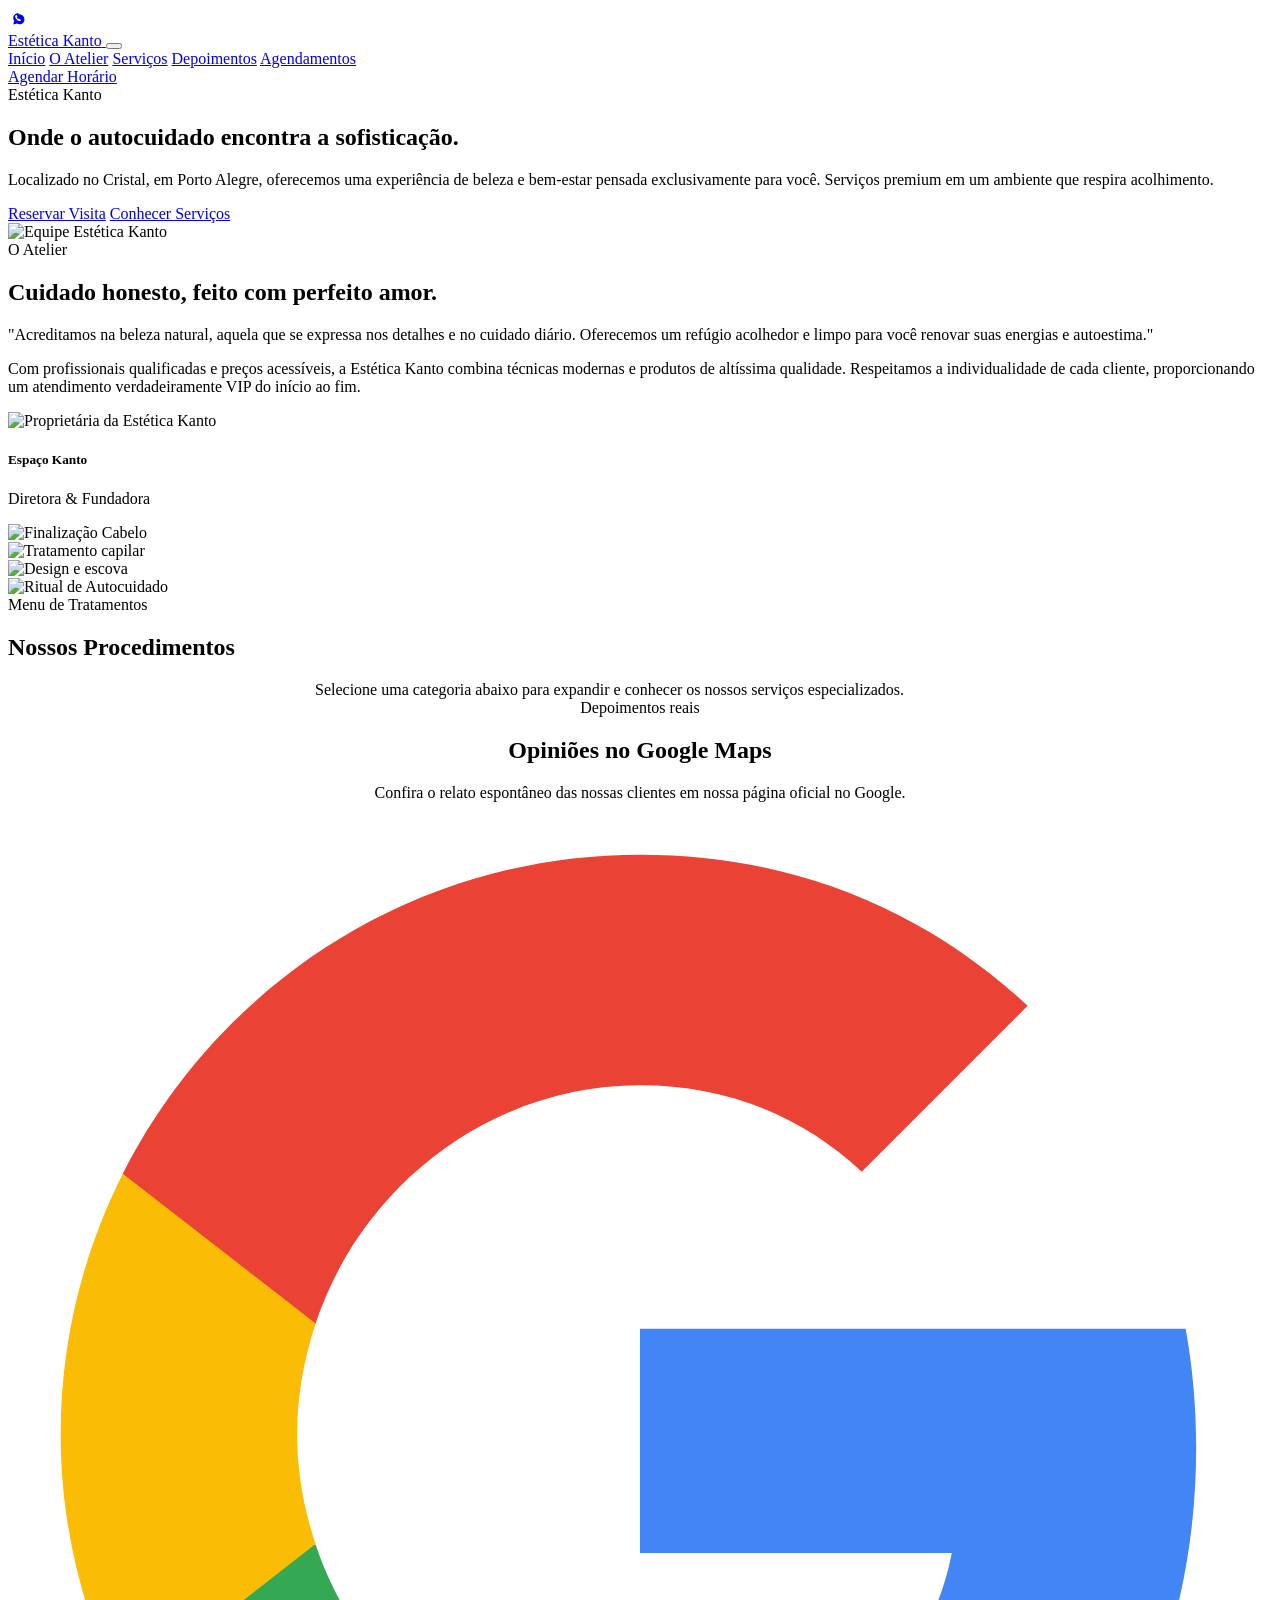
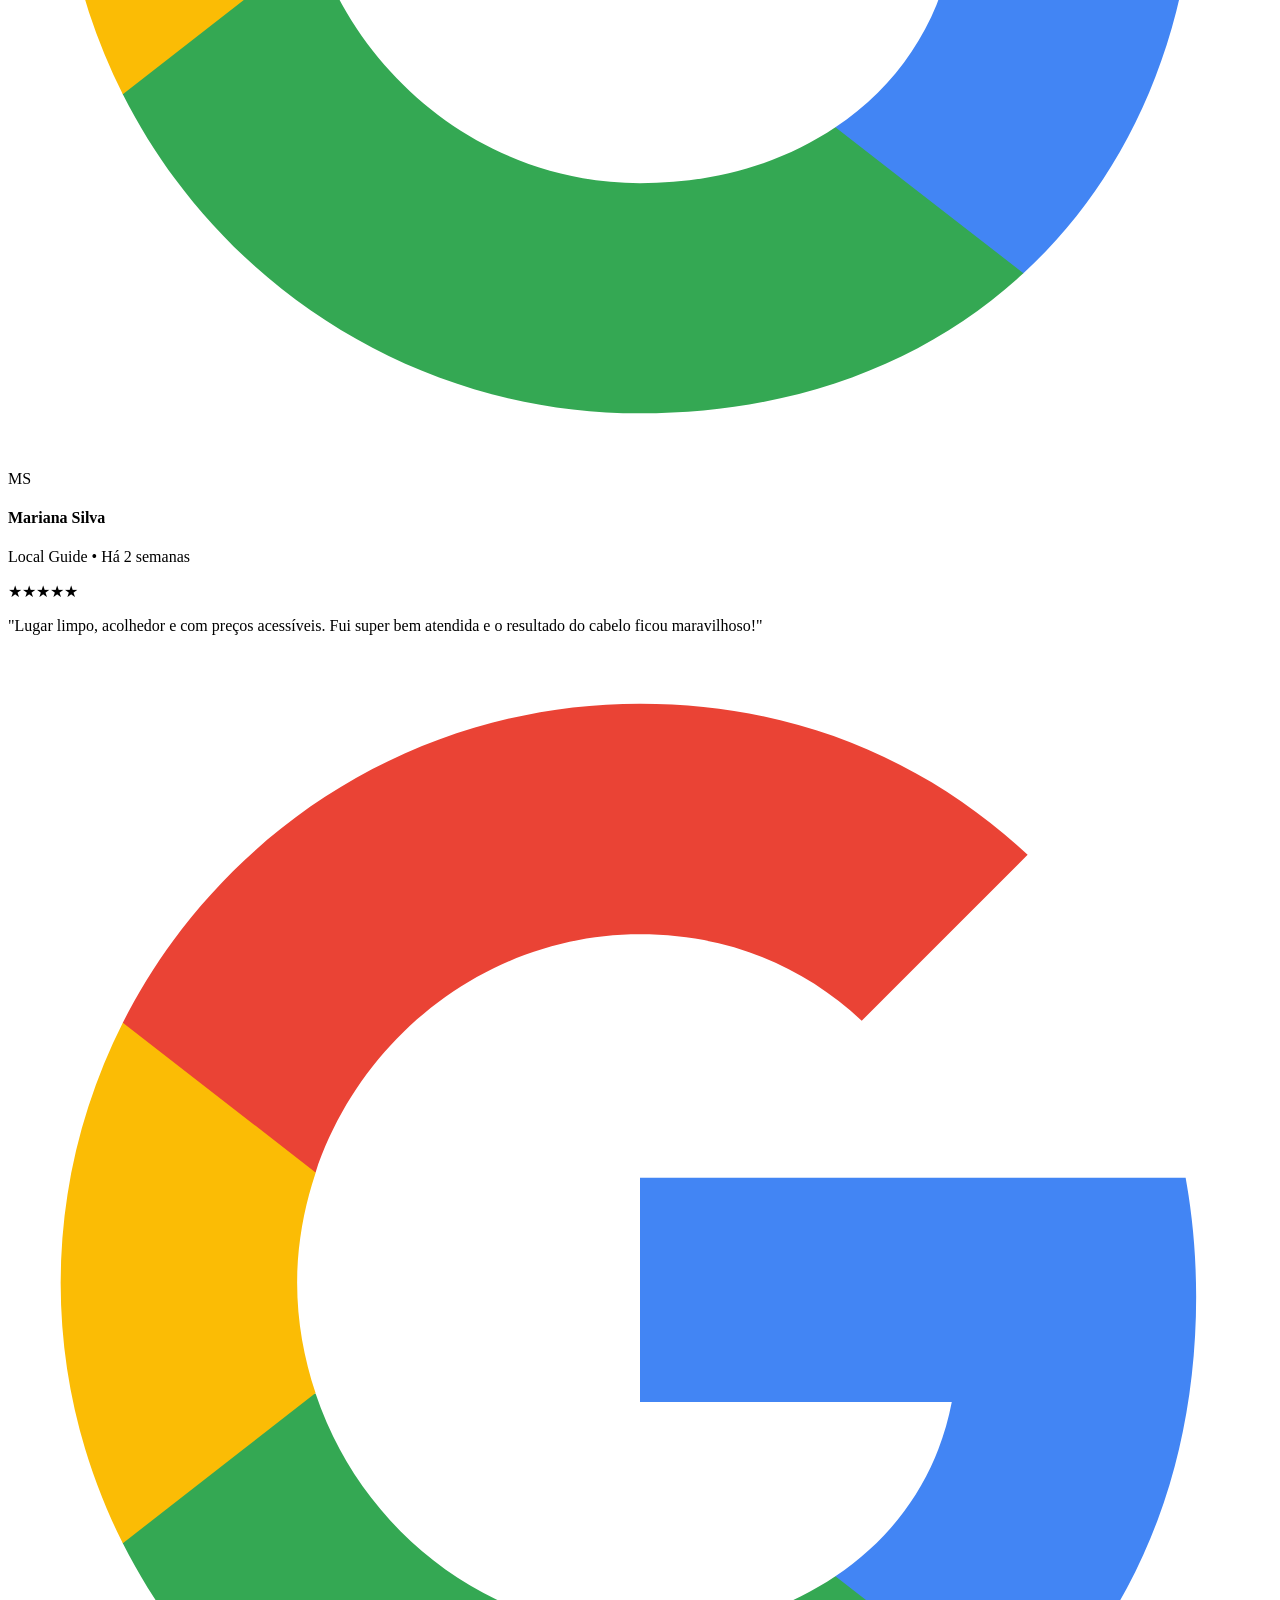
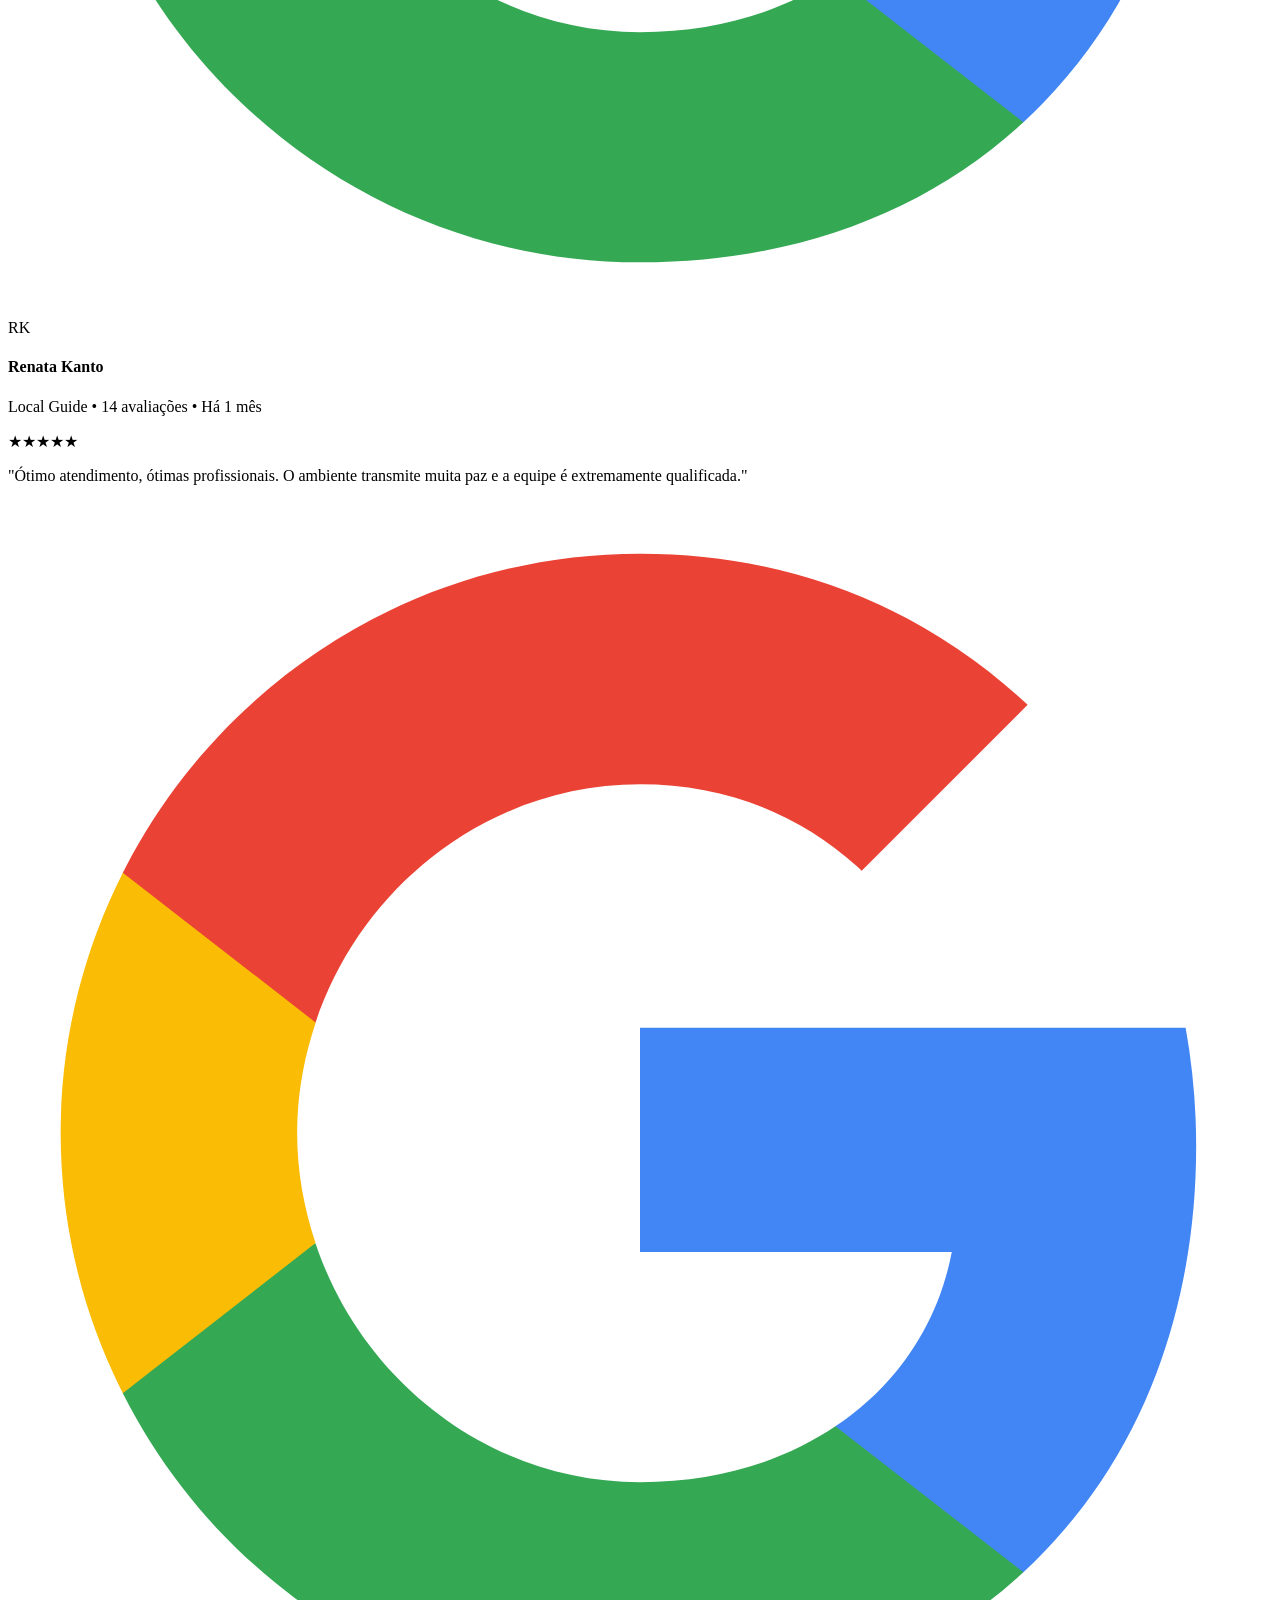
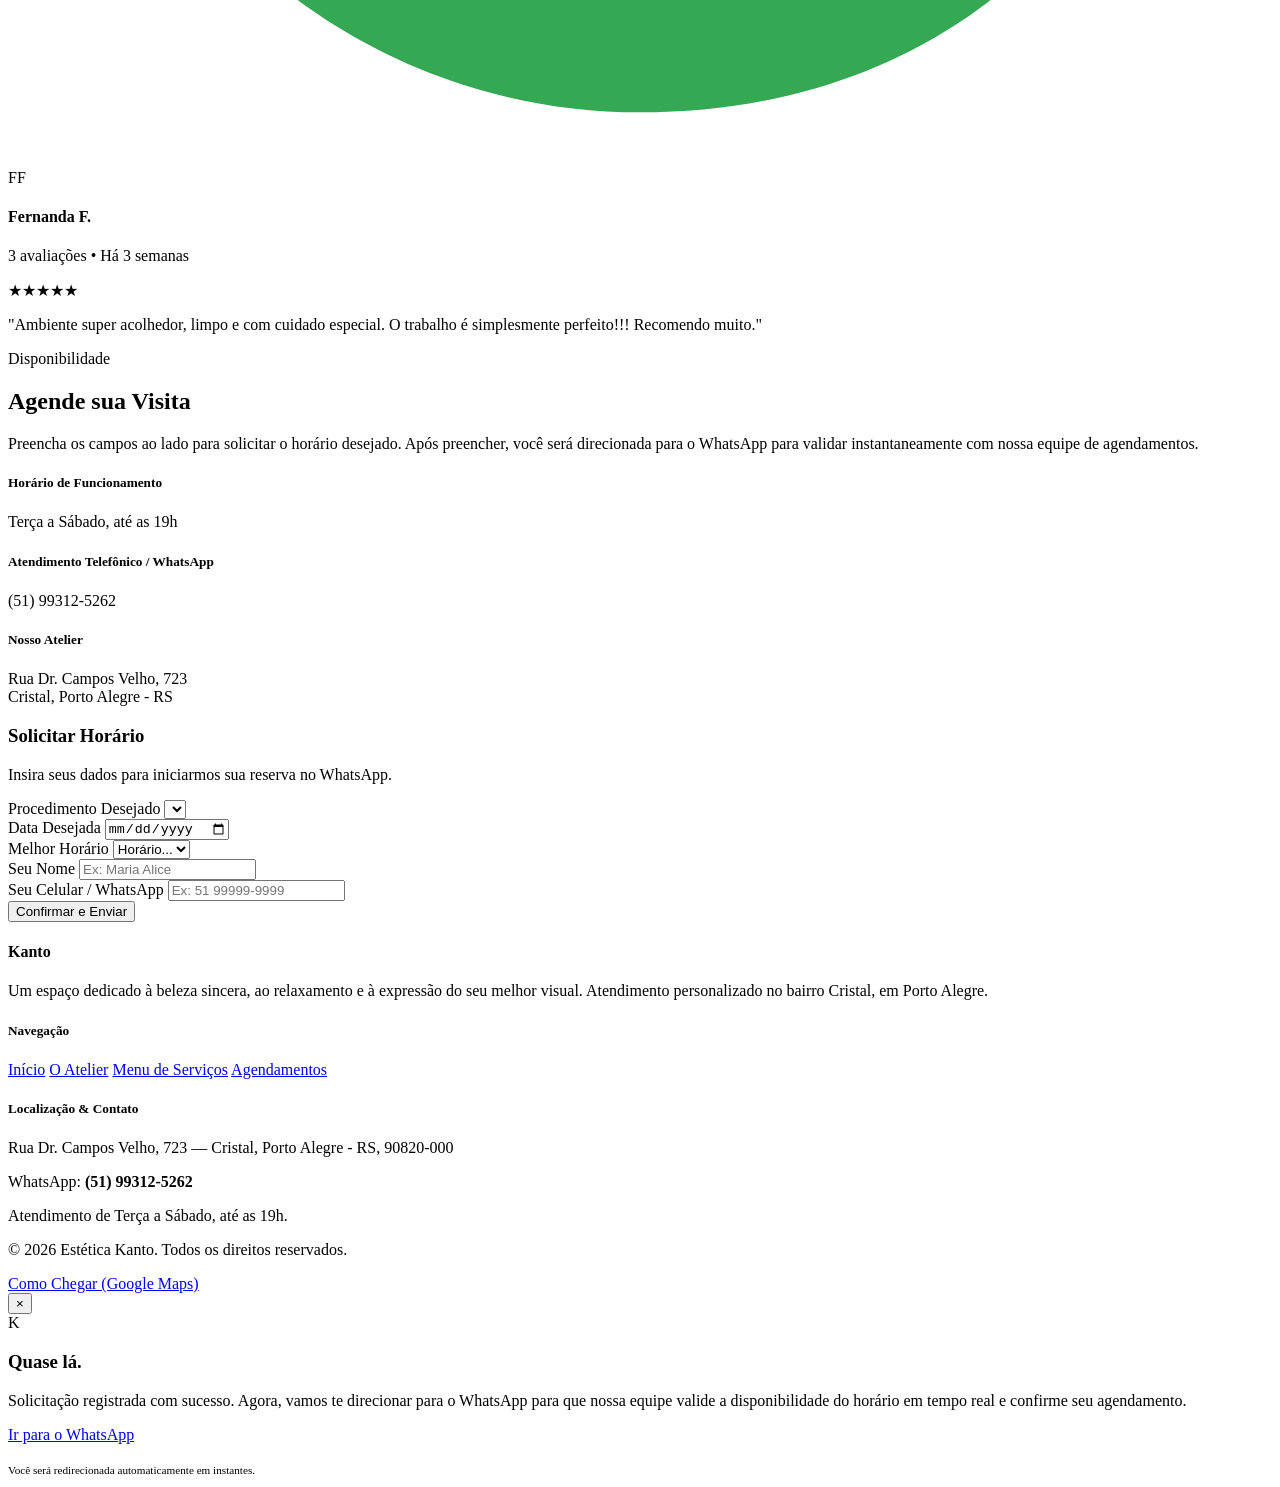
==== index.html @ c7796577 "Rename kanto.html to index.html" ====
<!DOCTYPE html>
<html lang="pt-BR">
<head>
    <meta charset="UTF-8">
    <meta name="viewport" content="width=device-width, initial-scale=1.0">
    <meta name="description" content="Estética Kanto em Porto Alegre. Salão de beleza premium com serviços de cabelo, pele, depilação, sobrancelhas, maquiagem e noivas. Reserve seu horário online.">
    <title>Estética Kanto — Atelier de Beleza & Bem-Estar</title>
    
    <!-- CSS Stylesheet -->
    <link rel="stylesheet" href="style.css">
</head>
<body>

    <!-- Floating WhatsApp Button -->
    <a href="https://wa.me/5551993125262?text=Olá! Gostaria de agendar um horário na Estética Kanto." class="whatsapp-float" target="_blank" aria-label="Fale conosco no WhatsApp" id="whatsapp-floating-btn">
        <svg width="20" height="20" viewBox="0 0 24 24" fill="currentColor"><path d="M12.031 6.172c-3.181 0-5.767 2.586-5.768 5.766-.001 1.298.424 2.5 1.134 3.473L6.3 19.782l4.492-1.18c.937.525 2.013.824 3.161.825 3.186 0 5.768-2.586 5.77-5.768.002-3.18-2.58-5.767-5.692-5.767zm3.87 8.35c-.218.614-1.077 1.127-1.488 1.187-.362.053-.836.082-1.346-.08-2.072-.663-3.486-2.868-3.59-3.003-.105-.136-.838-1.116-.838-2.128 0-1.012.522-1.512.71-1.71.186-.198.406-.247.54-.247.135 0 .27 0 .385.006.12.006.27-.044.424.327.157.38.54 1.317.587 1.41.048.094.077.202.014.32-.06.12-.095.19-.19.3-.095.11-.197.24-.282.33-.096.106-.197.22-.083.416.115.197.51.84.1.092.77 1.374.966 1.8 1.15.228.183.084.288.196.288.113 0 .428-.5.542-.743.113-.243.226-.2.38-.14.156.06.985.465 1.154.55.168.084.28.125.322.197.042.072.042.417-.176 1.03zM12 2C6.477 2 2 6.477 2 12c0 2.01.593 3.88 1.61 5.45L2 22l4.72-1.54C8.24 21.43 10.05 22 12 22c5.523 0 10-4.477 10-10S17.523 2 12 2zm0 18c-1.63 0-3.15-.47-4.44-1.28L4.6 19.7l.95-3.02C4.7 15.35 4 13.76 4 12c0-4.41 3.59-8 8-8s8 3.59 8 8-3.59 8-8 8z"/></svg>
    </a>

    <!-- Mobile Navigation Backdrop Overlay -->
    <div class="nav-overlay" id="nav-overlay"></div>

    <!-- Header Navigation -->
    <header id="site-header">
        <div class="container">
            <a href="#" class="logo">
                <span class="logo-text">Estética Kanto</span>
            </a>
            
            <button class="menu-toggle" id="menu-toggle" aria-label="Menu">
                <span></span>
                <span></span>
            </button>

            <nav id="nav-menu">
                <div class="nav-links">
                    <a href="#" class="nav-link">Início</a>
                    <a href="#sobre" class="nav-link">O Atelier</a>
                    <a href="#servicos" class="nav-link">Serviços</a>
                    <a href="#depoimentos" class="nav-link">Depoimentos</a>
                    <a href="#agendar" class="nav-link">Agendamentos</a>
                </div>
                <div class="nav-cta">
                    <a href="#agendar" class="btn-editorial btn-outline">Agendar Horário</a>
                </div>
            </nav>
        </div>
    </header>

    <!-- Full-bleed Split Screen Hero Section -->
    <section class="hero" id="home">
        <div class="hero-grid">
            <div class="hero-content">
                <span class="hero-tag">Estética Kanto</span>
                <h1 class="hero-title">Onde o autocuidado encontra a <span>sofisticação</span>.</h1>
                <div class="hero-divider"></div>
                <p class="hero-description">Localizado no Cristal, em Porto Alegre, oferecemos uma experiência de beleza e bem-estar pensada exclusivamente para você. Serviços premium em um ambiente que respira acolhimento.</p>
                <div class="hero-actions">
                    <a href="#agendar" class="btn-editorial btn-primary">Reservar Visita</a>
                    <a href="#servicos" class="btn-editorial btn-outline">Conhecer Serviços</a>
                </div>
            </div>
            <div class="hero-image-wrapper">
                <!-- essatodas.jpg is the team photo -->
                <img src="estética - Pesquisa Google/essatodas.jpg" alt="Equipe Estética Kanto" id="hero-img">
            </div>
        </div>
    </section>

    <!-- Atelier / Narrative / Gallery Section -->
    <section class="section" id="sobre">
        <div class="container">
            <div class="atelier-grid">
                <div class="atelier-content">
                    <span class="tagline">O Atelier</span>
                    <h2 class="title-medium">Cuidado honesto, feito com perfeito amor.</h2>
                    <p class="atelier-narrative">"Acreditamos na beleza natural, aquela que se expressa nos detalhes e no cuidado diário. Oferecemos um refúgio acolhedor e limpo para você renovar suas energias e autoestima."</p>
                    <p class="paragraph">Com profissionais qualificadas e preços acessíveis, a Estética Kanto combina técnicas modernas e produtos de altíssima qualidade. Respeitamos a individualidade de cada cliente, proporcionando um atendimento verdadeiramente VIP do início ao fim.</p>
                    
                    <div class="atelier-founder-card">
                        <div class="founder-img-wrapper">
                            <!-- dona.jpg is the founder photo -->
                            <img src="estética - Pesquisa Google/dona.jpg" alt="Proprietária da Estética Kanto">
                        </div>
                        <div class="founder-details">
                            <h5>Espaço Kanto</h5>
                            <p>Diretora & Fundadora</p>
                        </div>
                    </div>
                </div>
                
                <div class="editorial-gallery">
                    <div class="gallery-card size-tall">
                        <img src="estética - Pesquisa Google/cabelo1.jpg" alt="Finalização Cabelo">
                    </div>
                    <div class="gallery-card size-short">
                        <img src="estética - Pesquisa Google/cabelo2.jpg" alt="Tratamento capilar">
                    </div>
                    <div class="gallery-card size-short offset-down">
                        <img src="estética - Pesquisa Google/cabelo3.jpg" alt="Design e escova">
                    </div>
                    <div class="gallery-card size-tall offset-down">
                        <!-- autocuidade.jpg is the care photo -->
                        <img src="estética - Pesquisa Google/autocuidade.jpg" alt="Ritual de Autocuidado">
                    </div>
                </div>
            </div>
        </div>
    </section>

    <!-- Services Catalogue Section (Elegant Dark Accordion Layout) -->
    <section class="section section-services" id="servicos">
        <div class="container">
            <div class="section-header">
                <span class="tagline">Menu de Tratamentos</span>
                <h2 class="title-medium" style="margin-bottom: 20px;">Nossos Procedimentos</h2>
                <p class="paragraph" style="margin: 0 auto; max-width: 650px;">Selecione uma categoria abaixo para expandir e conhecer os nossos serviços especializados.</p>
            </div>
            
            <div class="editorial-menu" id="editorial-menu-catalogue">
                <!-- Grouped categories will be rendered here dynamically via JavaScript -->
            </div>
        </div>
    </section>

    <!-- Testimonials Section (Authentic Google Maps Reviews Grid) -->
    <section class="section section-testimonials" id="depoimentos">
        <div class="container">
            <div class="section-header" style="text-align: center;">
                <span class="tagline">Depoimentos reais</span>
                <h2 class="title-medium">Opiniões no Google Maps</h2>
                <p class="paragraph" style="margin: 0 auto;">Confira o relato espontâneo das nossas clientes em nossa página oficial no Google.</p>
            </div>
            
            <div class="testimonials-grid">
                <!-- Card 1 -->
                <div class="testimonial-card">
                    <!-- Google "G" Badge Vector -->
                    <svg class="google-icon-badge" viewBox="0 0 24 24">
                        <path d="M22.56 12.25c0-.78-.07-1.53-.2-2.25H12v4.26h5.92c-.26 1.37-1.04 2.53-2.21 3.31v2.77h3.57c2.08-1.92 3.28-4.74 3.28-8.09z" fill="#4285F4"/>
                        <path d="M12 23c2.97 0 5.46-.98 7.28-2.66l-3.57-2.77c-.98.66-2.23 1.06-3.71 1.06-2.86 0-5.29-1.93-6.16-4.53H2.18v2.84C3.99 20.53 7.7 23 12 23z" fill="#34A853"/>
                        <path d="M5.84 14.09c-.22-.66-.35-1.36-.35-2.09s.13-1.43.35-2.09V7.06H2.18C1.43 8.55 1 10.22 1 12s.43 3.45 1.18 4.94l2.85-2.22.81-.63z" fill="#FBBC05"/>
                        <path d="M12 5.38c1.62 0 3.06.56 4.21 1.64l3.15-3.15C17.45 2.09 14.97 1 12 1 7.7 1 3.99 3.47 2.18 7.06l3.66 2.84c.87-2.6 3.3-4.52 6.16-4.52z" fill="#EA4335"/>
                    </svg>
                    
                    <div class="testimonial-user-header">
                        <div class="user-avatar-initials">MS</div>
                        <div class="user-meta">
                            <h4>Mariana Silva</h4>
                            <p>Local Guide • Há 2 semanas</p>
                        </div>
                    </div>
                    <div class="google-stars-row">★★★★★</div>
                    <p class="testimonial-body-text">"Lugar limpo, acolhedor e com preços acessíveis. Fui super bem atendida e o resultado do cabelo ficou maravilhoso!"</p>
                </div>
                
                <!-- Card 2 -->
                <div class="testimonial-card">
                    <!-- Google "G" Badge Vector -->
                    <svg class="google-icon-badge" viewBox="0 0 24 24">
                        <path d="M22.56 12.25c0-.78-.07-1.53-.2-2.25H12v4.26h5.92c-.26 1.37-1.04 2.53-2.21 3.31v2.77h3.57c2.08-1.92 3.28-4.74 3.28-8.09z" fill="#4285F4"/>
                        <path d="M12 23c2.97 0 5.46-.98 7.28-2.66l-3.57-2.77c-.98.66-2.23 1.06-3.71 1.06-2.86 0-5.29-1.93-6.16-4.53H2.18v2.84C3.99 20.53 7.7 23 12 23z" fill="#34A853"/>
                        <path d="M5.84 14.09c-.22-.66-.35-1.36-.35-2.09s.13-1.43.35-2.09V7.06H2.18C1.43 8.55 1 10.22 1 12s.43 3.45 1.18 4.94l2.85-2.22.81-.63z" fill="#FBBC05"/>
                        <path d="M12 5.38c1.62 0 3.06.56 4.21 1.64l3.15-3.15C17.45 2.09 14.97 1 12 1 7.7 1 3.99 3.47 2.18 7.06l3.66 2.84c.87-2.6 3.3-4.52 6.16-4.52z" fill="#EA4335"/>
                    </svg>
                    
                    <div class="testimonial-user-header">
                        <div class="user-avatar-initials">RK</div>
                        <div class="user-meta">
                            <h4>Renata Kanto</h4>
                            <p>Local Guide • 14 avaliações • Há 1 mês</p>
                        </div>
                    </div>
                    <div class="google-stars-row">★★★★★</div>
                    <p class="testimonial-body-text">"Ótimo atendimento, ótimas profissionais. O ambiente transmite muita paz e a equipe é extremamente qualificada."</p>
                </div>
                
                <!-- Card 3 -->
                <div class="testimonial-card">
                    <!-- Google "G" Badge Vector -->
                    <svg class="google-icon-badge" viewBox="0 0 24 24">
                        <path d="M22.56 12.25c0-.78-.07-1.53-.2-2.25H12v4.26h5.92c-.26 1.37-1.04 2.53-2.21 3.31v2.77h3.57c2.08-1.92 3.28-4.74 3.28-8.09z" fill="#4285F4"/>
                        <path d="M12 23c2.97 0 5.46-.98 7.28-2.66l-3.57-2.77c-.98.66-2.23 1.06-3.71 1.06-2.86 0-5.29-1.93-6.16-4.53H2.18v2.84C3.99 20.53 7.7 23 12 23z" fill="#34A853"/>
                        <path d="M5.84 14.09c-.22-.66-.35-1.36-.35-2.09s.13-1.43.35-2.09V7.06H2.18C1.43 8.55 1 10.22 1 12s.43 3.45 1.18 4.94l2.85-2.22.81-.63z" fill="#FBBC05"/>
                        <path d="M12 5.38c1.62 0 3.06.56 4.21 1.64l3.15-3.15C17.45 2.09 14.97 1 12 1 7.7 1 3.99 3.47 2.18 7.06l3.66 2.84c.87-2.6 3.3-4.52 6.16-4.52z" fill="#EA4335"/>
                    </svg>
                    
                    <div class="testimonial-user-header">
                        <div class="user-avatar-initials">FF</div>
                        <div class="user-meta">
                            <h4>Fernanda F.</h4>
                            <p>3 avaliações • Há 3 semanas</p>
                        </div>
                    </div>
                    <div class="google-stars-row">★★★★★</div>
                    <p class="testimonial-body-text">"Ambiente super acolhedor, limpo e com cuidado especial. O trabalho é simplesmente perfeito!!! Recomendo muito."</p>
                </div>
            </div>
        </div>
    </section>

    <!-- Curated Booking Section -->
    <section class="section curated-booking" id="agendar">
        <div class="container">
            <div class="booking-layout">
                <div class="booking-details-pane">
                    <span class="tagline">Disponibilidade</span>
                    <h2>Agende sua Visita</h2>
                    <p>Preencha os campos ao lado para solicitar o horário desejado. Após preencher, você será direcionada para o WhatsApp para validar instantaneamente com nossa equipe de agendamentos.</p>
                    
                    <div class="booking-info-row">
                        <div class="info-block-item">
                            <h5>Horário de Funcionamento</h5>
                            <p>Terça a Sábado, até as 19h</p>
                        </div>
                        <div class="info-block-item">
                            <h5>Atendimento Telefônico / WhatsApp</h5>
                            <p>(51) 99312-5262</p>
                        </div>
                        <div class="info-block-item">
                            <h5>Nosso Atelier</h5>
                            <p>Rua Dr. Campos Velho, 723<br>Cristal, Porto Alegre - RS</p>
                        </div>
                    </div>
                </div>
                
                <div class="booking-form-pane">
                    <h3>Solicitar Horário</h3>
                    <p>Insira seus dados para iniciarmos sua reserva no WhatsApp.</p>
                    
                    <form id="editorial-booking-form">
                        <div class="input-field-group">
                            <label for="booking-service">Procedimento Desejado</label>
                            <select class="input-style" id="booking-service" required>
                                <!-- Loaded dynamically by JS -->
                            </select>
                        </div>
                        
                        <div class="date-time-row">
                            <div class="input-field-group">
                                <label for="booking-date">Data Desejada</label>
                                <input type="date" class="input-style" id="booking-date" required>
                            </div>
                            <div class="input-field-group">
                                <label for="booking-time">Melhor Horário</label>
                                <select class="input-style" id="booking-time" required>
                                    <option value="" disabled selected>Horário...</option>
                                    <option value="09:00">09:00</option>
                                    <option value="10:00">10:00</option>
                                    <option value="11:00">11:00</option>
                                    <option value="13:30">13:30</option>
                                    <option value="14:30">14:30</option>
                                    <option value="15:30">15:30</option>
                                    <option value="16:30">16:30</option>
                                    <option value="17:30">17:30</option>
                                    <option value="18:00">18:00</option>
                                </select>
                            </div>
                        </div>
                        
                        <div class="input-field-group">
                            <label for="client-name">Seu Nome</label>
                            <input type="text" class="input-style" id="client-name" placeholder="Ex: Maria Alice" required minlength="3">
                        </div>
                        
                        <div class="input-field-group">
                            <label for="client-phone">Seu Celular / WhatsApp</label>
                            <input type="tel" class="input-style" id="client-phone" placeholder="Ex: 51 99999-9999" required minlength="10">
                        </div>
                        
                        <button type="submit" class="btn-editorial btn-primary btn-block">Confirmar e Enviar</button>
                    </form>
                </div>
            </div>
        </div>
    </section>

    <!-- Minimal Editorial Footer -->
    <footer class="footer-editorial">
        <div class="container">
            <div class="footer-top-row">
                <div class="footer-brand">
                    <h4>Kanto</h4>
                    <p>Um espaço dedicado à beleza sincera, ao relaxamento e à expressão do seu melhor visual. Atendimento personalizado no bairro Cristal, em Porto Alegre.</p>
                </div>
                
                <div>
                    <h5 class="footer-column-title">Navegação</h5>
                    <div class="footer-links-list">
                        <a href="#home">Início</a>
                        <a href="#sobre">O Atelier</a>
                        <a href="#servicos">Menu de Serviços</a>
                        <a href="#agendar">Agendamentos</a>
                    </div>
                </div>
                
                <div>
                    <h5 class="footer-column-title">Localização & Contato</h5>
                    <div class="footer-info-details">
                        <p>Rua Dr. Campos Velho, 723 — Cristal, Porto Alegre - RS, 90820-000</p>
                        <p>WhatsApp: <strong>(51) 99312-5262</strong></p>
                        <p>Atendimento de Terça a Sábado, até as 19h.</p>
                    </div>
                </div>
            </div>
            
            <div class="footer-bottom-row">
                <p>&copy; 2026 Estética Kanto. Todos os direitos reservados.</p>
                <div class="footer-bottom-links">
                    <a href="https://www.google.com/maps/dir//Est%C3%A9tica+Kanto,+R.+Dr.+Campos+Velho,+723+-+Cristal,+Porto+Alegre+-+RS,+90820-000" target="_blank">Como Chegar (Google Maps)</a>
                </div>
            </div>
        </div>
    </footer>

    <!-- Custom Success Modal (WhatsApp Redirect Editorial Style) -->
    <div class="success-modal-overlay" id="success-modal">
        <div class="success-modal-content">
            <button class="modal-close" id="modal-close" aria-label="Fechar">&times;</button>
            <div class="success-modal-icon">K</div>
            <h3 class="success-modal-title">Quase lá.</h3>
            <p class="success-modal-text">Solicitação registrada com sucesso. Agora, vamos te direcionar para o WhatsApp para que nossa equipe valide a disponibilidade do horário em tempo real e confirme seu agendamento.</p>
            
            <a href="#" class="btn-editorial btn-primary btn-block" id="modal-cta" target="_blank">
                Ir para o WhatsApp
            </a>
            <p style="font-size: 0.7rem; color: var(--text-muted); margin-top: 20px;">Você será redirecionada automaticamente em instantes.</p>
        </div>
    </div>

    <!-- Script File Linking -->
    <script src="script.js"></script>
</body>
</html>
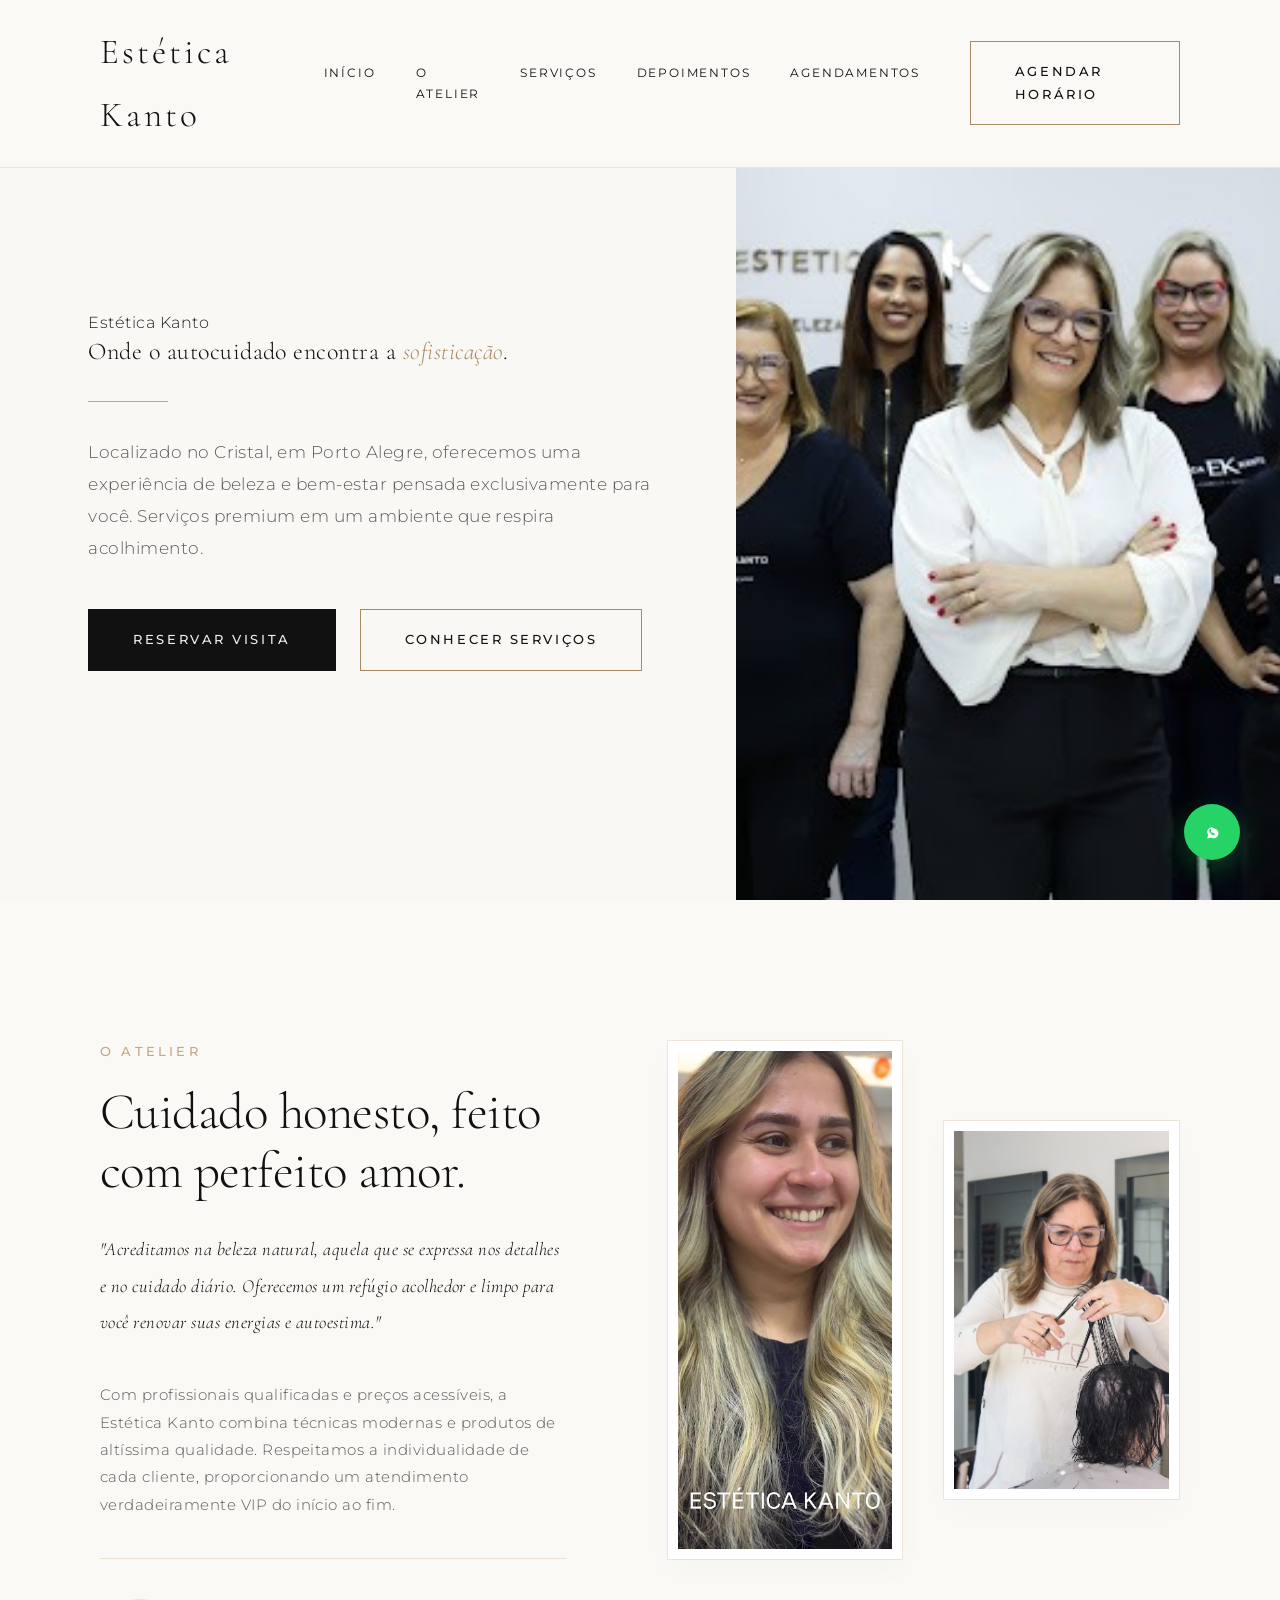
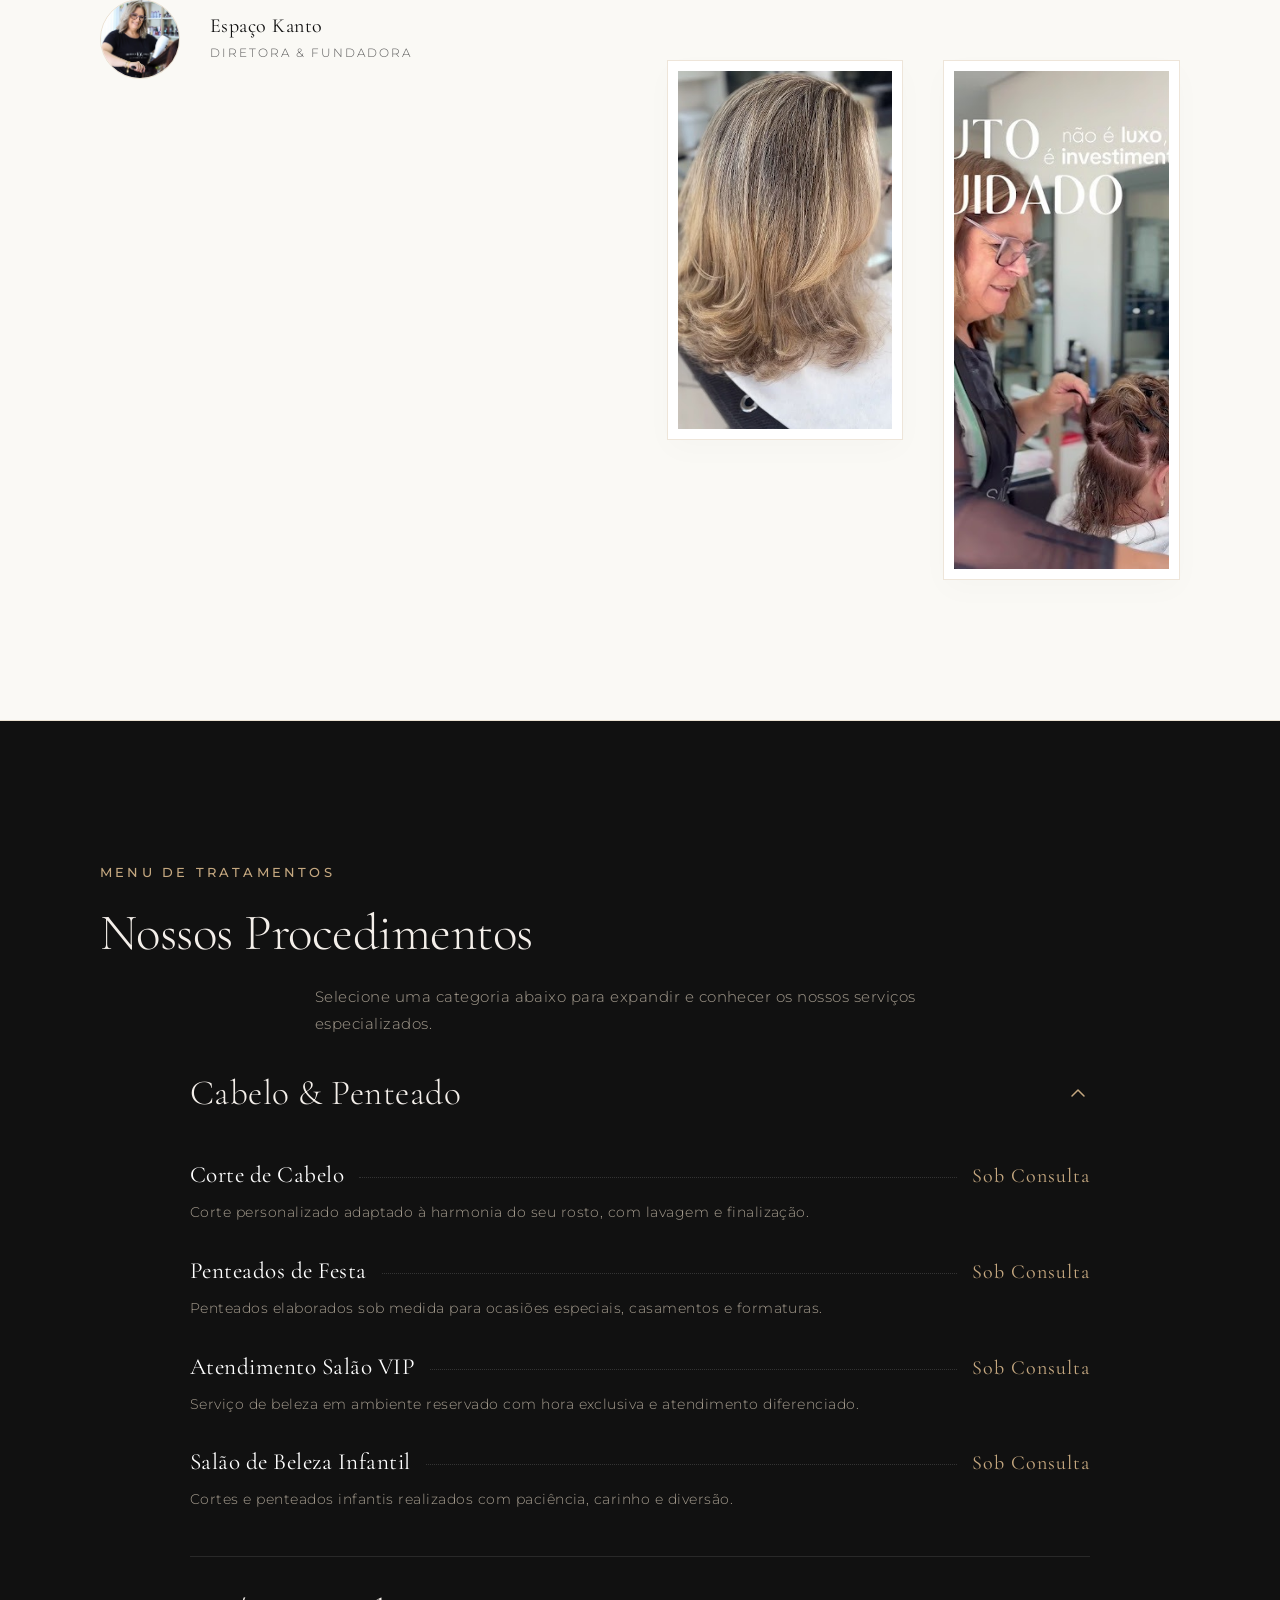
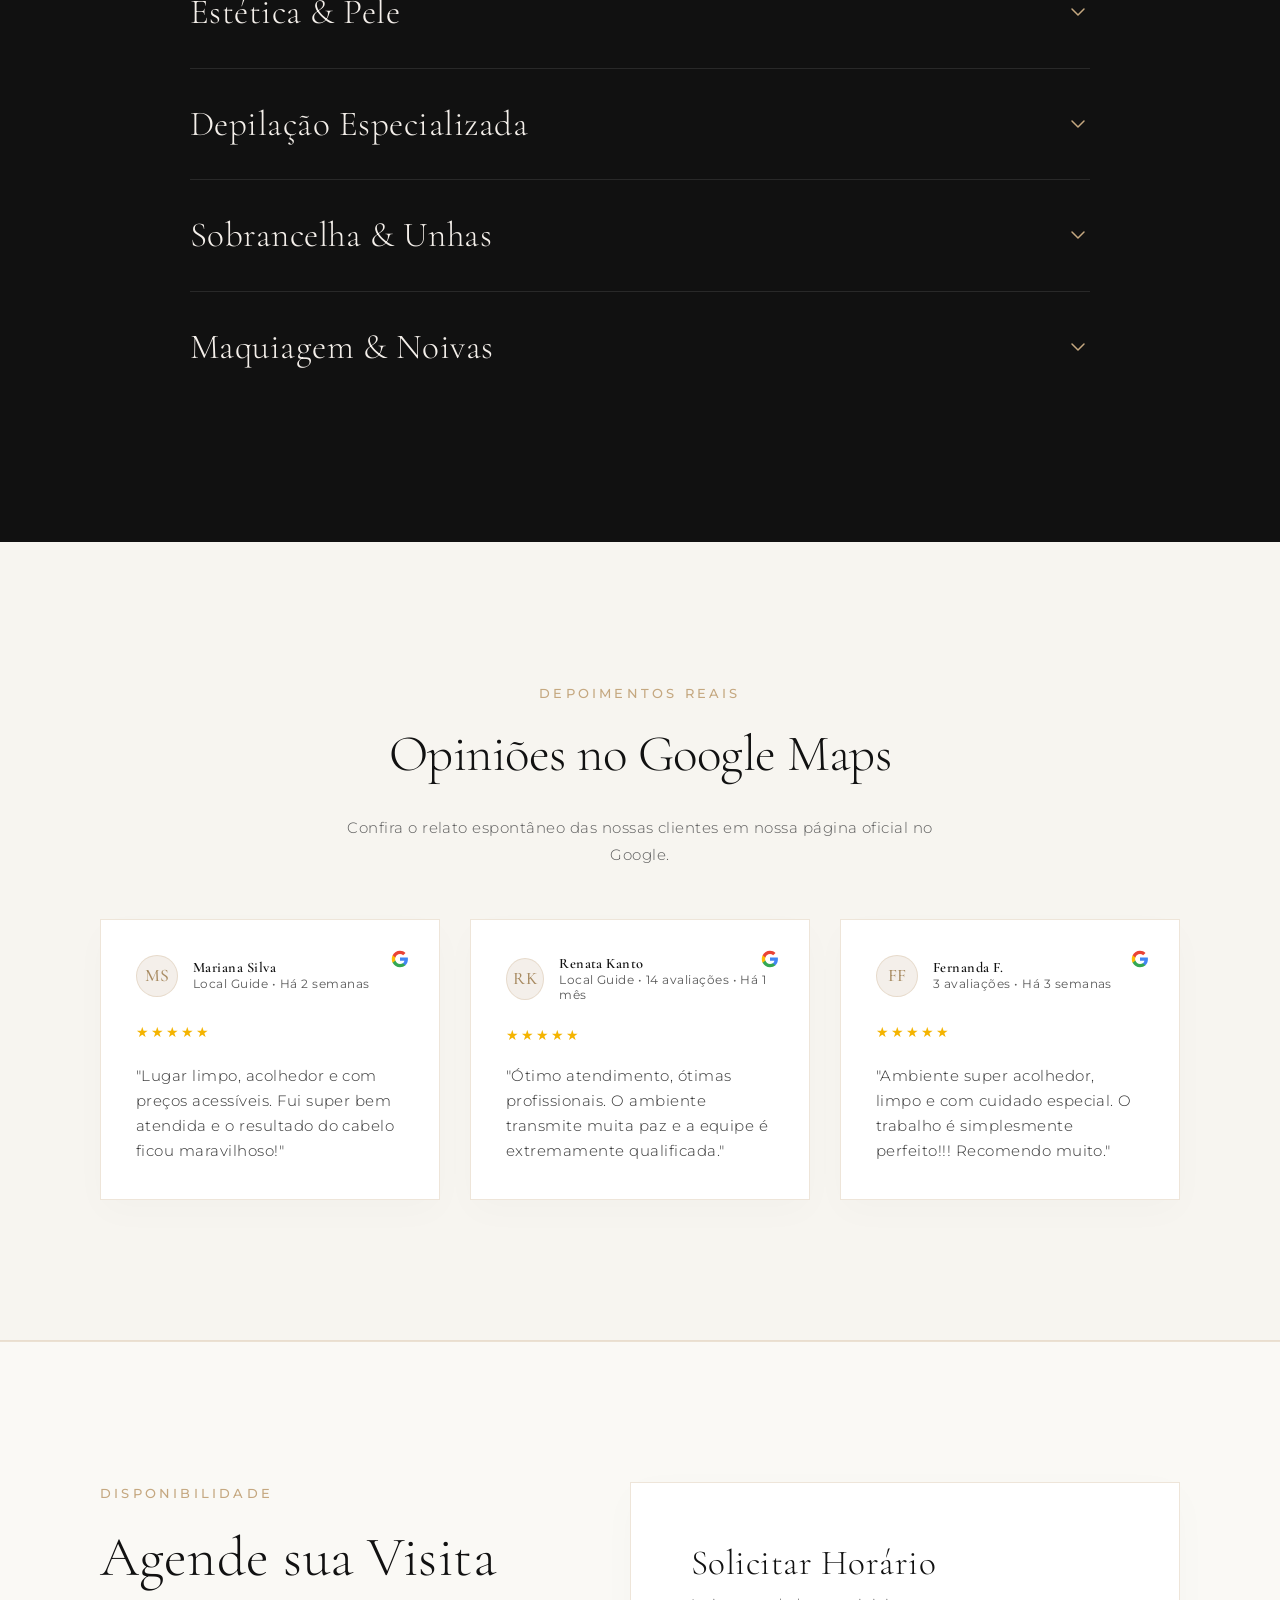
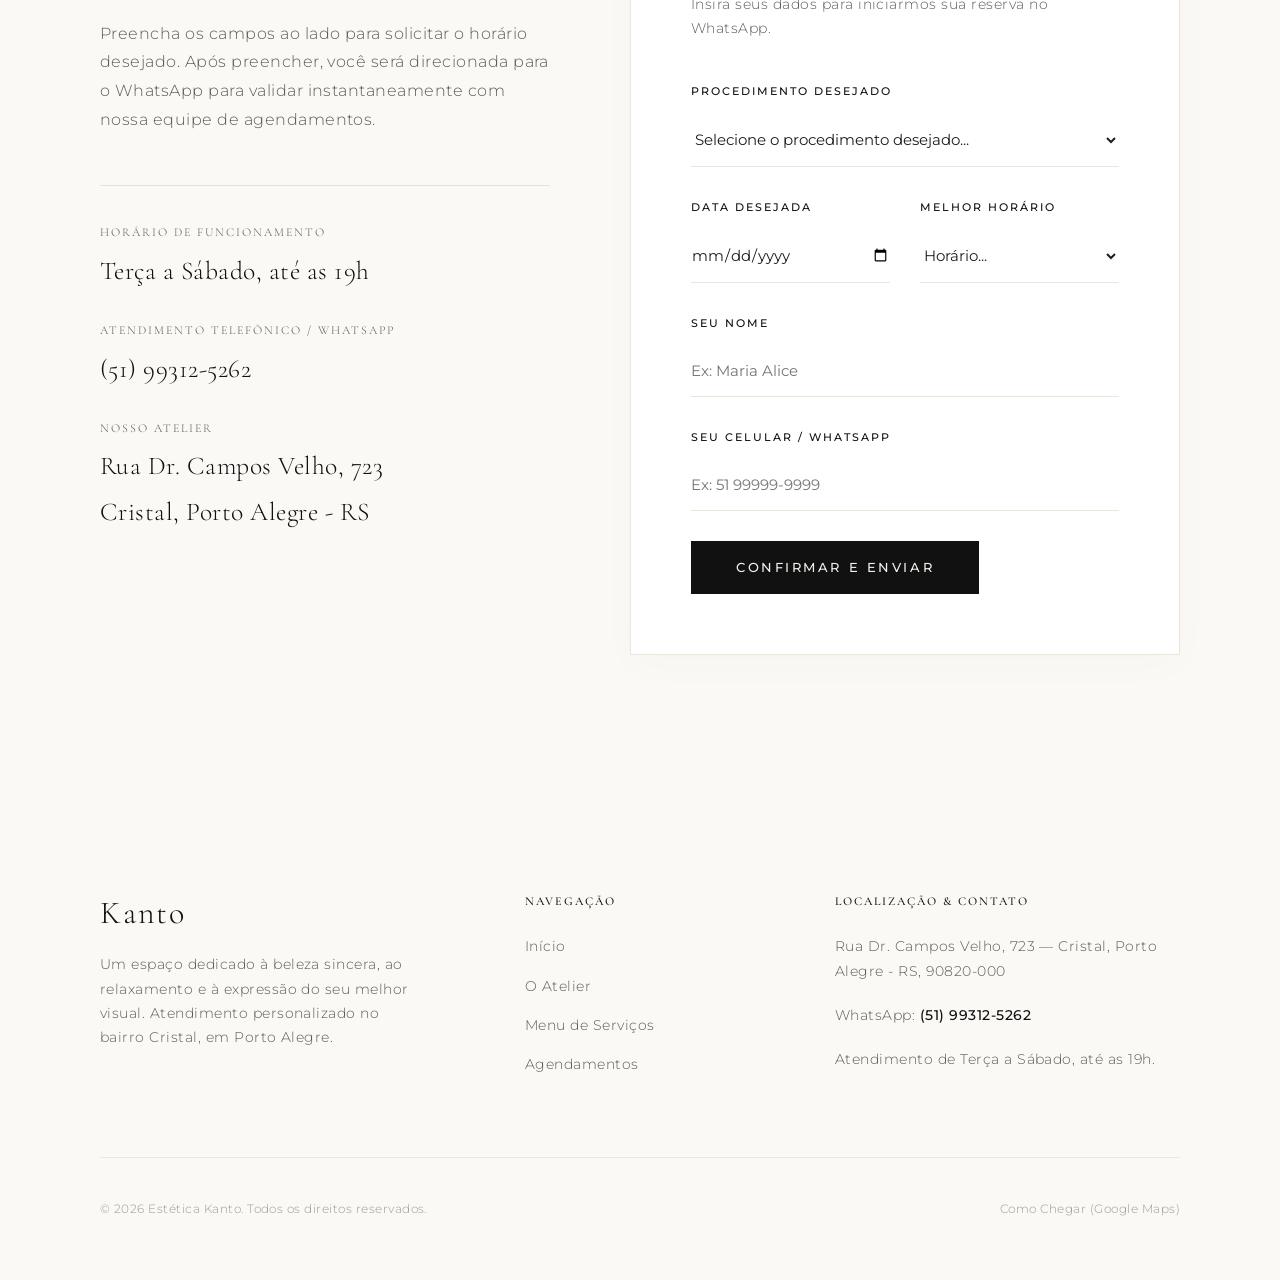
==== commit ee82a3a3: "Update index.html" ====
--- a/index.html
+++ b/index.html
@@ -61,7 +61,7 @@
             </div>
             <div class="hero-image-wrapper">
                 <!-- essatodas.jpg is the team photo -->
-                <img src="estética - Pesquisa Google/essatodas.jpg" alt="Equipe Estética Kanto" id="hero-img">
+                <img src="essatodas.jpg" alt="Equipe Estética Kanto" id="hero-img">
             </div>
         </div>
     </section>
@@ -79,7 +79,7 @@
                     <div class="atelier-founder-card">
                         <div class="founder-img-wrapper">
                             <!-- dona.jpg is the founder photo -->
-                            <img src="estética - Pesquisa Google/dona.jpg" alt="Proprietária da Estética Kanto">
+                            <img src="dona.jpg" alt="Proprietária da Estética Kanto">
                         </div>
                         <div class="founder-details">
                             <h5>Espaço Kanto</h5>
@@ -90,17 +90,17 @@
                 
                 <div class="editorial-gallery">
                     <div class="gallery-card size-tall">
-                        <img src="estética - Pesquisa Google/cabelo1.jpg" alt="Finalização Cabelo">
+                        <img src="cabelo1.jpg" alt="Finalização Cabelo">
                     </div>
                     <div class="gallery-card size-short">
-                        <img src="estética - Pesquisa Google/cabelo2.jpg" alt="Tratamento capilar">
+                        <img src="cabelo2.jpg" alt="Tratamento capilar">
                     </div>
                     <div class="gallery-card size-short offset-down">
-                        <img src="estética - Pesquisa Google/cabelo3.jpg" alt="Design e escova">
+                        <img src="cabelo3.jpg" alt="Design e escova">
                     </div>
                     <div class="gallery-card size-tall offset-down">
                         <!-- autocuidade.jpg is the care photo -->
-                        <img src="estética - Pesquisa Google/autocuidade.jpg" alt="Ritual de Autocuidado">
+                        <img src="autocuidade.jpg" alt="Ritual de Autocuidado">
                     </div>
                 </div>
             </div>
--- a/style.css
+++ b/style.css
@@ -0,0 +1,999 @@
+/* Estética Kanto — Editorial Luxury & Premium Design System */
+
+@import url('https://fonts.googleapis.com/css2?family=Cormorant+Garamond:ital,wght@0,300;0,400;0,500;0,600;1,300;1,400&family=Montserrat:wght@200;300;400;500;600&display=swap');
+
+:root {
+    /* Luxury Color Palette */
+    --bronze: #C5A880;           /* Pure Champagne Gold */
+    --bronze-light: #F4EFEA;     /* Soft Ivory / Cream */
+    --bronze-dark: #A88B62;
+    --black: #111111;            /* Rich Obsidian Matte Black */
+    --black-accent: #1A1A1A;     /* Soft black for elements */
+    --gray-light: #FAF9F5;       /* Luminous Warm Linen White */
+    --text-dark: #1F1F1F;
+    --text-muted: #5A5A5A;       /* High-contrast muted text */
+    --text-light: #F4EFEA;
+    --text-light-muted: #A89F91; /* Warm grey/sand text for dark backgrounds */
+    --border-color: rgba(197, 168, 128, 0.3);
+    --border-light: rgba(0, 0, 0, 0.08);
+    
+    /* Typography */
+    --font-heading: 'Cormorant Garamond', serif;
+    --font-body: 'Montserrat', sans-serif;
+    
+    /* Transitions */
+    --transition: all 0.6s cubic-bezier(0.16, 1, 0.3, 1);
+}
+
+/* Base Styles */
+* {
+    box-sizing: border-box;
+    margin: 0;
+    padding: 0;
+    scroll-behavior: smooth;
+}
+
+body {
+    font-family: var(--font-body);
+    background-color: var(--gray-light);
+    color: var(--text-dark);
+    line-height: 1.8;
+    overflow-x: hidden;
+    letter-spacing: 0.03em;
+    font-weight: 300;
+}
+
+h1, h2, h3, h4, h5, h6 {
+    font-family: var(--font-heading);
+    font-weight: 300;
+    color: var(--black);
+    line-height: 1.15;
+}
+
+a {
+    text-decoration: none;
+    color: inherit;
+    transition: var(--transition);
+}
+
+li {
+    list-style: none;
+}
+
+img {
+    max-width: 100%;
+    height: auto;
+    display: block;
+}
+
+button, input, select, textarea {
+    font-family: inherit;
+    outline: none;
+    background: none;
+    border: none;
+}
+
+/* Scrollbar Customization */
+::-webkit-scrollbar {
+    width: 6px;
+}
+::-webkit-scrollbar-track {
+    background: var(--gray-light);
+}
+::-webkit-scrollbar-thumb {
+    background: var(--bronze);
+}
+
+/* Layout Utilities */
+.container {
+    max-width: 1140px;
+    margin: 0 auto;
+    padding: 0 30px;
+}
+
+.section {
+    padding: 140px 0;
+    position: relative;
+    border-bottom: 1px solid var(--border-color);
+}
+
+.section:last-of-type {
+    border-bottom: none;
+}
+
+/* Dark Services Section */
+.section-services {
+    background-color: var(--black);
+    color: var(--text-light);
+    border-bottom: none;
+}
+.section-services h2, .section-services h3 {
+    color: var(--text-light);
+}
+
+/* Typography elements */
+.tagline {
+    font-size: 0.8rem;
+    text-transform: uppercase;
+    letter-spacing: 0.25em;
+    color: var(--bronze);
+    display: block;
+    margin-bottom: 20px;
+    font-weight: 500;
+}
+
+.title-large {
+    font-size: 4.8rem;
+    font-weight: 300;
+    letter-spacing: -0.03em;
+    line-height: 1.1;
+}
+
+.title-medium {
+    font-size: 3.2rem;
+    font-weight: 300;
+    margin-bottom: 30px;
+    letter-spacing: -0.01em;
+}
+
+.paragraph {
+    font-size: 0.95rem;
+    color: var(--text-muted);
+    font-weight: 300;
+    max-width: 600px;
+}
+.section-services .paragraph {
+    color: var(--text-light-muted);
+}
+
+/* Elegant Buttons with High Contrast */
+.btn-editorial {
+    display: inline-flex;
+    align-items: center;
+    padding: 18px 44px;
+    font-size: 0.8rem;
+    text-transform: uppercase;
+    letter-spacing: 0.2em;
+    font-weight: 500;
+    border: 1px solid var(--black);
+    cursor: pointer;
+    transition: var(--transition);
+    position: relative;
+}
+
+.btn-editorial.btn-primary {
+    background-color: var(--black);
+    color: var(--text-light);
+}
+.btn-editorial.btn-primary:hover {
+    background-color: transparent;
+    color: var(--black);
+    border-color: var(--black);
+    transform: translateY(-2px);
+}
+
+.btn-editorial.btn-outline {
+    background-color: transparent;
+    color: var(--black);
+    border-color: var(--bronze-dark);
+}
+.btn-editorial.btn-outline:hover {
+    border-color: var(--black);
+    background-color: var(--black);
+    color: var(--text-light);
+    transform: translateY(-2px);
+}
+
+/* Floating Elements */
+.whatsapp-float {
+    position: fixed;
+    bottom: 40px;
+    right: 40px;
+    background-color: #25D366;
+    color: #FFFFFF;
+    width: 56px;
+    height: 56px;
+    border-radius: 50%;
+    display: flex;
+    align-items: center;
+    justify-content: center;
+    box-shadow: 0 10px 30px rgba(37, 211, 102, 0.3);
+    z-index: 100;
+    transition: var(--transition);
+}
+.whatsapp-float:hover {
+    transform: translateY(-5px) scale(1.05);
+}
+
+/* Header Navigation - Fixed solid background from start to prevent image overlap issues */
+header {
+    position: fixed;
+    top: 0;
+    left: 0;
+    width: 100%;
+    z-index: 99;
+    padding: 20px 0;
+    background-color: var(--gray-light);
+    border-bottom: 1px solid var(--border-light);
+    transition: var(--transition);
+}
+
+header.scrolled {
+    padding: 15px 0;
+    box-shadow: 0 4px 20px rgba(0,0,0,0.02);
+}
+
+header .container {
+    display: flex;
+    align-items: center;
+    justify-content: space-between;
+}
+
+.logo-text {
+    font-family: var(--font-heading);
+    font-size: 2.2rem;
+    font-weight: 300;
+    letter-spacing: 3px;
+    color: var(--black);
+}
+
+nav {
+    display: flex;
+    align-items: center;
+    gap: 50px;
+}
+
+.nav-links {
+    display: flex;
+    gap: 40px;
+}
+
+.nav-link {
+    font-size: 0.75rem;
+    font-weight: 400;
+    color: var(--black);
+    text-transform: uppercase;
+    letter-spacing: 0.15em;
+    padding: 5px 0;
+}
+.nav-link:hover {
+    color: var(--bronze-dark);
+}
+
+/* Mobile Toggle & Backdrop Overlay */
+.menu-toggle {
+    display: none;
+    flex-direction: column;
+    gap: 8px;
+    cursor: pointer;
+    z-index: 101;
+}
+.menu-toggle span {
+    display: block;
+    width: 24px;
+    height: 1px;
+    background-color: var(--black);
+    transition: var(--transition);
+}
+
+.nav-overlay {
+    position: fixed;
+    top: 0;
+    left: 0;
+    width: 100%;
+    height: 100vh;
+    background-color: rgba(0, 0, 0, 0.4);
+    backdrop-filter: blur(5px);
+    z-index: 99;
+    opacity: 0;
+    pointer-events: none;
+    transition: var(--transition);
+}
+.nav-overlay.open {
+    opacity: 1;
+    pointer-events: auto;
+}
+
+/* Full-bleed Split Screen Hero Section - Starts below header */
+.hero {
+    min-height: calc(100vh - 80px); /* Account for fixed header height */
+    margin-top: 80px;
+    padding: 0;
+    display: flex;
+    align-items: stretch;
+    background-color: #FAF8F5;
+    overflow: hidden;
+}
+
+.hero-grid {
+    display: grid;
+    grid-template-columns: 1.15fr 0.85fr;
+    width: 100%;
+    align-items: stretch;
+}
+
+.hero-content {
+    padding: 100px 10% 100px 12%; /* Reduced top padding to center nicely */
+    display: flex;
+    flex-direction: column;
+    justify-content: center;
+    max-width: 750px;
+}
+
+.hero-title span {
+    font-style: italic;
+    font-family: var(--font-heading);
+    color: var(--bronze-dark);
+}
+
+.hero-divider {
+    width: 80px;
+    height: 1px;
+    background-color: var(--bronze);
+    margin: 35px 0;
+}
+
+.hero-description {
+    font-size: 1.05rem;
+    color: var(--text-muted);
+    margin-bottom: 45px;
+    font-weight: 300;
+    line-height: 1.9;
+}
+
+.hero-actions {
+    display: flex;
+    gap: 24px;
+    align-items: center;
+}
+
+.hero-image-wrapper {
+    position: relative;
+    width: 100%;
+    height: 100%;
+}
+
+.hero-image-wrapper img {
+    position: absolute;
+    top: 0;
+    left: 0;
+    width: 100%;
+    height: 100%;
+    object-fit: cover;
+    filter: contrast(101%);
+    transition: transform 8s cubic-bezier(0.16, 1, 0.3, 1);
+}
+.hero-image-wrapper:hover img {
+    transform: scale(1.05);
+}
+
+/* Dark Services Section & Accordion Styles */
+.editorial-menu {
+    max-width: 900px;
+    margin: 0 auto;
+}
+
+.accordion-item {
+    border-bottom: 1px solid rgba(255, 255, 255, 0.1);
+}
+.accordion-item:last-child {
+    border-bottom: none;
+}
+
+.accordion-header {
+    display: flex;
+    justify-content: space-between;
+    align-items: center;
+    padding: 35px 0;
+    cursor: pointer;
+    transition: var(--transition);
+}
+.accordion-header:hover .accordion-title {
+    color: var(--bronze);
+    transform: translateX(10px);
+}
+
+.accordion-title {
+    font-family: var(--font-heading);
+    font-size: 2.2rem;
+    color: #FFFFFF;
+    font-weight: 300;
+    transition: var(--transition);
+}
+
+.accordion-icon {
+    width: 24px;
+    height: 24px;
+    color: var(--bronze);
+    transition: var(--transition);
+}
+
+.accordion-item.active .accordion-icon {
+    transform: rotate(180deg);
+}
+
+.accordion-content {
+    max-height: 0;
+    overflow: hidden;
+    transition: max-height 0.6s cubic-bezier(0.16, 1, 0.3, 1);
+}
+
+.accordion-inner-list {
+    display: flex;
+    flex-direction: column;
+    gap: 30px;
+    padding: 10px 0 45px 0;
+}
+
+.menu-item-row {
+    display: flex;
+    flex-direction: column;
+}
+
+.menu-item-header {
+    display: flex;
+    justify-content: space-between;
+    align-items: baseline;
+    margin-bottom: 8px;
+}
+
+.menu-item-name {
+    font-size: 1.45rem;
+    font-weight: 400;
+    color: #FFFFFF;
+}
+
+.menu-item-dots {
+    flex-grow: 1;
+    border-bottom: 1px dotted rgba(255, 255, 255, 0.15);
+    margin: 0 15px;
+    position: relative;
+    top: -4px;
+}
+
+.menu-item-price {
+    font-family: var(--font-heading);
+    font-size: 1.25rem;
+    color: var(--bronze);
+    font-weight: 400;
+    letter-spacing: 1px;
+}
+
+.menu-item-desc {
+    color: var(--text-light-muted);
+    font-size: 0.85rem;
+    font-weight: 300;
+    line-height: 1.6;
+    max-width: 85%;
+}
+
+/* Staggered Atelier / Gallery Section */
+.atelier-grid {
+    display: grid;
+    grid-template-columns: 1fr 1.1fr;
+    gap: 100px;
+    align-items: start;
+}
+
+.atelier-content {
+    position: sticky;
+    top: 140px;
+}
+
+.atelier-narrative {
+    font-size: 1.15rem;
+    color: var(--black);
+    margin-bottom: 40px;
+    line-height: 2;
+    font-family: var(--font-heading);
+    font-style: italic;
+}
+
+.atelier-founder-card {
+    display: flex;
+    gap: 30px;
+    align-items: center;
+    border-top: 1px solid var(--border-color);
+    padding-top: 40px;
+    margin-top: 40px;
+}
+
+.founder-img-wrapper {
+    width: 80px;
+    height: 80px;
+    border-radius: 50%;
+    overflow: hidden;
+    border: 1px solid var(--border-color);
+}
+.founder-img-wrapper img {
+    width: 100%;
+    height: 100%;
+    object-fit: cover;
+}
+
+.founder-details h5 {
+    font-size: 1.25rem;
+    font-weight: 400;
+    margin-bottom: 4px;
+}
+.founder-details p {
+    font-size: 0.75rem;
+    text-transform: uppercase;
+    letter-spacing: 2px;
+    color: var(--text-muted);
+}
+
+/* Editorial Staggered Image Grid */
+.editorial-gallery {
+    display: grid;
+    grid-template-columns: 1fr 1fr;
+    gap: 40px;
+}
+
+.gallery-card {
+    border: 1px solid var(--border-color);
+    padding: 10px;
+    background-color: #FFFFFF;
+    box-shadow: 0 10px 30px rgba(0,0,0,0.02);
+}
+
+.gallery-card img {
+    width: 100%;
+    object-fit: cover;
+    transition: var(--transition);
+}
+
+.gallery-card.size-tall {
+    height: 520px;
+}
+.gallery-card.size-tall img {
+    height: 100%;
+}
+
+.gallery-card.size-short {
+    height: 380px;
+    margin-top: 80px;
+}
+.gallery-card.size-short img {
+    height: 100%;
+}
+
+.gallery-card.offset-down {
+    margin-top: 60px;
+}
+
+/* Curated Quiet Booking Section */
+.curated-booking {
+    background-color: #FAF9F5;
+    border-top: 1px solid var(--border-color);
+    border-bottom: 1px solid var(--border-color);
+}
+
+.booking-layout {
+    display: grid;
+    grid-template-columns: 0.9fr 1.1fr;
+    gap: 80px;
+    align-items: start;
+}
+
+.booking-details-pane h2 {
+    font-size: 3.5rem;
+    font-weight: 300;
+    margin-bottom: 30px;
+}
+
+.booking-details-pane p {
+    color: var(--text-muted);
+    font-weight: 300;
+    margin-bottom: 50px;
+    line-height: 1.8;
+}
+
+.booking-info-row {
+    display: flex;
+    flex-direction: column;
+    gap: 30px;
+    border-top: 1px solid var(--border-color);
+    padding-top: 40px;
+}
+
+.info-block-item h5 {
+    font-size: 0.75rem;
+    text-transform: uppercase;
+    letter-spacing: 2px;
+    color: var(--text-muted);
+    margin-bottom: 8px;
+}
+
+.info-block-item p {
+    font-family: var(--font-heading);
+    font-size: 1.6rem;
+    color: var(--black);
+    margin: 0;
+}
+
+/* Single Pane Elegant Form */
+.booking-form-pane {
+    background-color: #FFFFFF;
+    border: 1px solid var(--border-color);
+    padding: 60px;
+    box-shadow: 0 10px 40px rgba(0, 0, 0, 0.02);
+}
+
+.booking-form-pane h3 {
+    font-size: 2.2rem;
+    font-weight: 300;
+    margin-bottom: 8px;
+}
+
+.booking-form-pane p {
+    font-size: 0.85rem;
+    color: var(--text-muted);
+    margin-bottom: 40px;
+    font-weight: 300;
+}
+
+.input-field-group {
+    margin-bottom: 30px;
+}
+
+.input-field-group label {
+    display: block;
+    font-size: 0.7rem;
+    text-transform: uppercase;
+    letter-spacing: 2px;
+    font-weight: 500;
+    margin-bottom: 12px;
+    color: var(--black);
+}
+
+.input-style {
+    width: 100%;
+    padding: 16px 0;
+    border-bottom: 1px solid var(--border-color);
+    font-size: 0.95rem;
+    color: var(--text-dark);
+    transition: var(--transition);
+}
+.input-style:focus {
+    border-bottom-color: var(--black);
+}
+
+select.input-style {
+    cursor: pointer;
+    color: var(--text-dark);
+}
+
+.date-time-row {
+    display: grid;
+    grid-template-columns: 1fr 1fr;
+    gap: 30px;
+}
+
+/* Redesigned Testimonials Section (Authentic Google Review Cards) */
+.section-testimonials {
+    background-color: #F7F5F0; /* Soft Warm Linen */
+    border-bottom: 1px solid var(--border-color);
+}
+
+.testimonials-grid {
+    display: grid;
+    grid-template-columns: repeat(3, 1fr);
+    gap: 30px;
+    margin-top: 50px;
+}
+
+.testimonial-card {
+    background-color: #FFFFFF;
+    border: 1px solid var(--border-color);
+    padding: 35px;
+    display: flex;
+    flex-direction: column;
+    justify-content: space-between;
+    transition: var(--transition);
+    position: relative;
+    box-shadow: 0 12px 35px rgba(0, 0, 0, 0.02);
+}
+.testimonial-card:hover {
+    transform: translateY(-5px);
+    box-shadow: 0 15px 40px rgba(184, 154, 117, 0.15);
+    border-color: var(--bronze);
+}
+
+.google-icon-badge {
+    position: absolute;
+    top: 30px;
+    right: 30px;
+    width: 18px;
+    height: 18px;
+}
+
+.testimonial-user-header {
+    display: flex;
+    align-items: center;
+    gap: 15px;
+    margin-bottom: 20px;
+}
+
+.user-avatar-initials {
+    width: 42px;
+    height: 42px;
+    background-color: var(--bronze-light);
+    border: 1px solid var(--border-color);
+    border-radius: 50%;
+    display: flex;
+    align-items: center;
+    justify-content: center;
+    font-family: var(--font-heading);
+    font-size: 1.1rem;
+    color: var(--bronze-dark);
+    font-weight: 500;
+}
+
+.user-meta h4 {
+    font-size: 0.9rem;
+    font-weight: 600;
+    color: var(--black);
+    line-height: 1.3;
+}
+
+.user-meta p {
+    font-size: 0.72rem;
+    color: var(--text-muted);
+    font-weight: 400;
+    line-height: 1.3;
+}
+
+.google-stars-row {
+    color: #F4B400; /* Real Google review gold color */
+    font-size: 0.9rem;
+    margin-bottom: 15px;
+    letter-spacing: 2px;
+}
+
+.testimonial-body-text {
+    font-size: 0.92rem;
+    font-weight: 300;
+    color: #333333;
+    line-height: 1.7;
+}
+
+/* Minimal Footer Layout */
+.footer-editorial {
+    padding: 100px 0 60px 0;
+    background-color: var(--gray-light);
+}
+
+.footer-top-row {
+    display: grid;
+    grid-template-columns: 1.5fr 1fr 1.5fr;
+    gap: 80px;
+    align-items: start;
+    margin-bottom: 80px;
+}
+
+.footer-brand h4 {
+    font-size: 2rem;
+    font-weight: 300;
+    letter-spacing: 2px;
+    margin-bottom: 20px;
+}
+
+.footer-brand p {
+    color: var(--text-muted);
+    font-size: 0.85rem;
+    max-width: 320px;
+    line-height: 1.8;
+}
+
+.footer-column-title {
+    font-size: 0.75rem;
+    text-transform: uppercase;
+    letter-spacing: 2px;
+    font-weight: 500;
+    color: var(--black);
+    margin-bottom: 25px;
+}
+
+.footer-links-list {
+    display: flex;
+    flex-direction: column;
+    gap: 15px;
+}
+
+.footer-links-list a {
+    font-size: 0.85rem;
+    color: var(--text-muted);
+}
+.footer-links-list a:hover {
+    color: var(--black);
+}
+
+.footer-info-details {
+    display: flex;
+    flex-direction: column;
+    gap: 20px;
+    font-size: 0.85rem;
+    color: var(--text-muted);
+}
+
+.footer-info-details strong {
+    color: var(--black);
+    font-weight: 500;
+}
+
+.footer-bottom-row {
+    border-top: 1px solid var(--border-light);
+    padding-top: 40px;
+    display: flex;
+    justify-content: space-between;
+    align-items: center;
+    font-size: 0.75rem;
+    color: #999999;
+}
+
+.footer-bottom-links {
+    display: flex;
+    gap: 30px;
+}
+
+/* Success Modal Overlay */
+.success-modal-overlay {
+    position: fixed;
+    top: 0;
+    left: 0;
+    width: 100%;
+    height: 100%;
+    background-color: rgba(251, 249, 246, 0.98); /* White editorial style backdrop */
+    z-index: 1000;
+    display: flex;
+    align-items: center;
+    justify-content: center;
+    opacity: 0;
+    pointer-events: none;
+    transition: opacity 0.5s ease;
+}
+.success-modal-overlay.open {
+    opacity: 1;
+    pointer-events: auto;
+}
+
+.success-modal-content {
+    max-width: 500px;
+    text-align: center;
+    padding: 40px;
+}
+
+.success-modal-icon {
+    font-family: var(--font-heading);
+    font-size: 3rem;
+    color: var(--bronze);
+    margin-bottom: 20px;
+}
+
+.success-modal-title {
+    font-size: 3rem;
+    font-weight: 300;
+    margin-bottom: 15px;
+}
+
+.success-modal-text {
+    font-size: 0.95rem;
+    color: var(--text-muted);
+    margin-bottom: 40px;
+    font-weight: 300;
+}
+
+/* Responsive Editorial Design */
+@media (max-width: 1024px) {
+    .hero {
+        min-height: auto;
+        margin-top: 70px;
+    }
+    .hero-grid {
+        grid-template-columns: 1fr;
+        gap: 60px;
+        text-align: center;
+    }
+    .hero-content {
+        padding: 80px 6% 40px 6%;
+    }
+    .hero-image-wrapper {
+        height: 500px;
+    }
+    .hero-image-wrapper img {
+        position: relative;
+        height: 100%;
+    }
+    .menu-category-block {
+        grid-template-columns: 1fr;
+        gap: 40px;
+    }
+    .menu-category-info {
+        position: static;
+    }
+    .atelier-grid {
+        grid-template-columns: 1fr;
+        gap: 60px;
+    }
+    .atelier-content {
+        position: static;
+    }
+    .booking-layout {
+        grid-template-columns: 1fr;
+        gap: 60px;
+    }
+    .testimonials-grid {
+        grid-template-columns: 1fr 1fr;
+    }
+    .footer-top-row {
+        grid-template-columns: 1fr 1fr;
+        gap: 50px;
+    }
+    .footer-brand {
+        grid-column: span 2;
+    }
+}
+
+@media (max-width: 768px) {
+    .title-large {
+        font-size: 3.2rem;
+    }
+    .title-medium {
+        font-size: 2.2rem;
+    }
+    .menu-toggle {
+        display: flex;
+    }
+    nav {
+        position: fixed;
+        top: 0;
+        right: -100%;
+        width: 85%;
+        max-width: 320px;
+        height: 100vh;
+        background-color: var(--gray-light);
+        flex-direction: column;
+        justify-content: center;
+        align-items: center;
+        box-shadow: -10px 0 40px rgba(0, 0, 0, 0.05);
+        transition: var(--transition);
+        z-index: 100;
+        padding: 40px;
+    }
+    nav.open {
+        right: 0;
+    }
+    .nav-links {
+        flex-direction: column;
+        align-items: center;
+        gap: 30px;
+        margin-bottom: 40px;
+    }
+    .editorial-gallery {
+        grid-template-columns: 1fr;
+    }
+    .gallery-card.size-short {
+        margin-top: 0;
+    }
+    .gallery-card.size-short img {
+        height: 100%;
+    }
+    .gallery-card.offset-down {
+        margin-top: 0;
+    }
+    .testimonials-grid {
+        grid-template-columns: 1fr;
+    }
+    .footer-top-row {
+        grid-template-columns: 1fr;
+    }
+    .footer-brand {
+        grid-column: span 1;
+    }
+    .footer-bottom-row {
+        flex-direction: column;
+        gap: 20px;
+        text-align: center;
+    }
+}
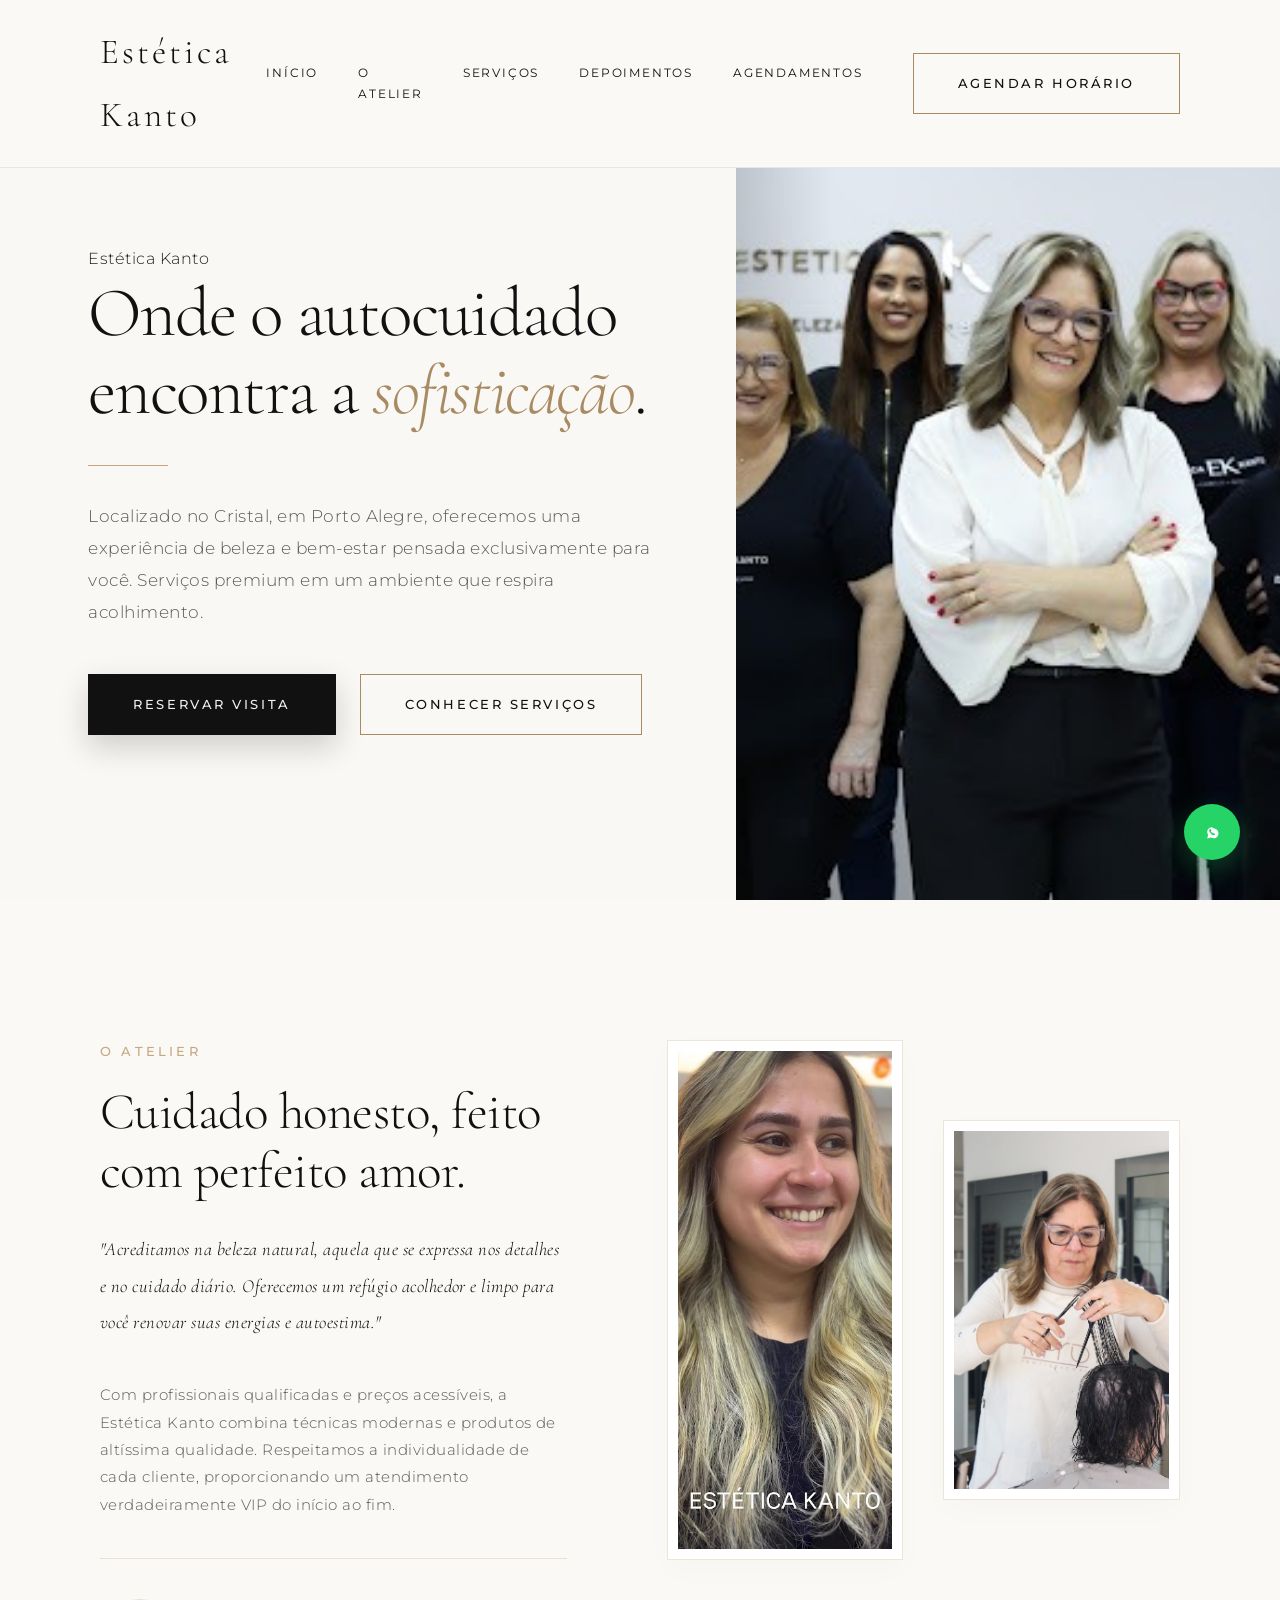
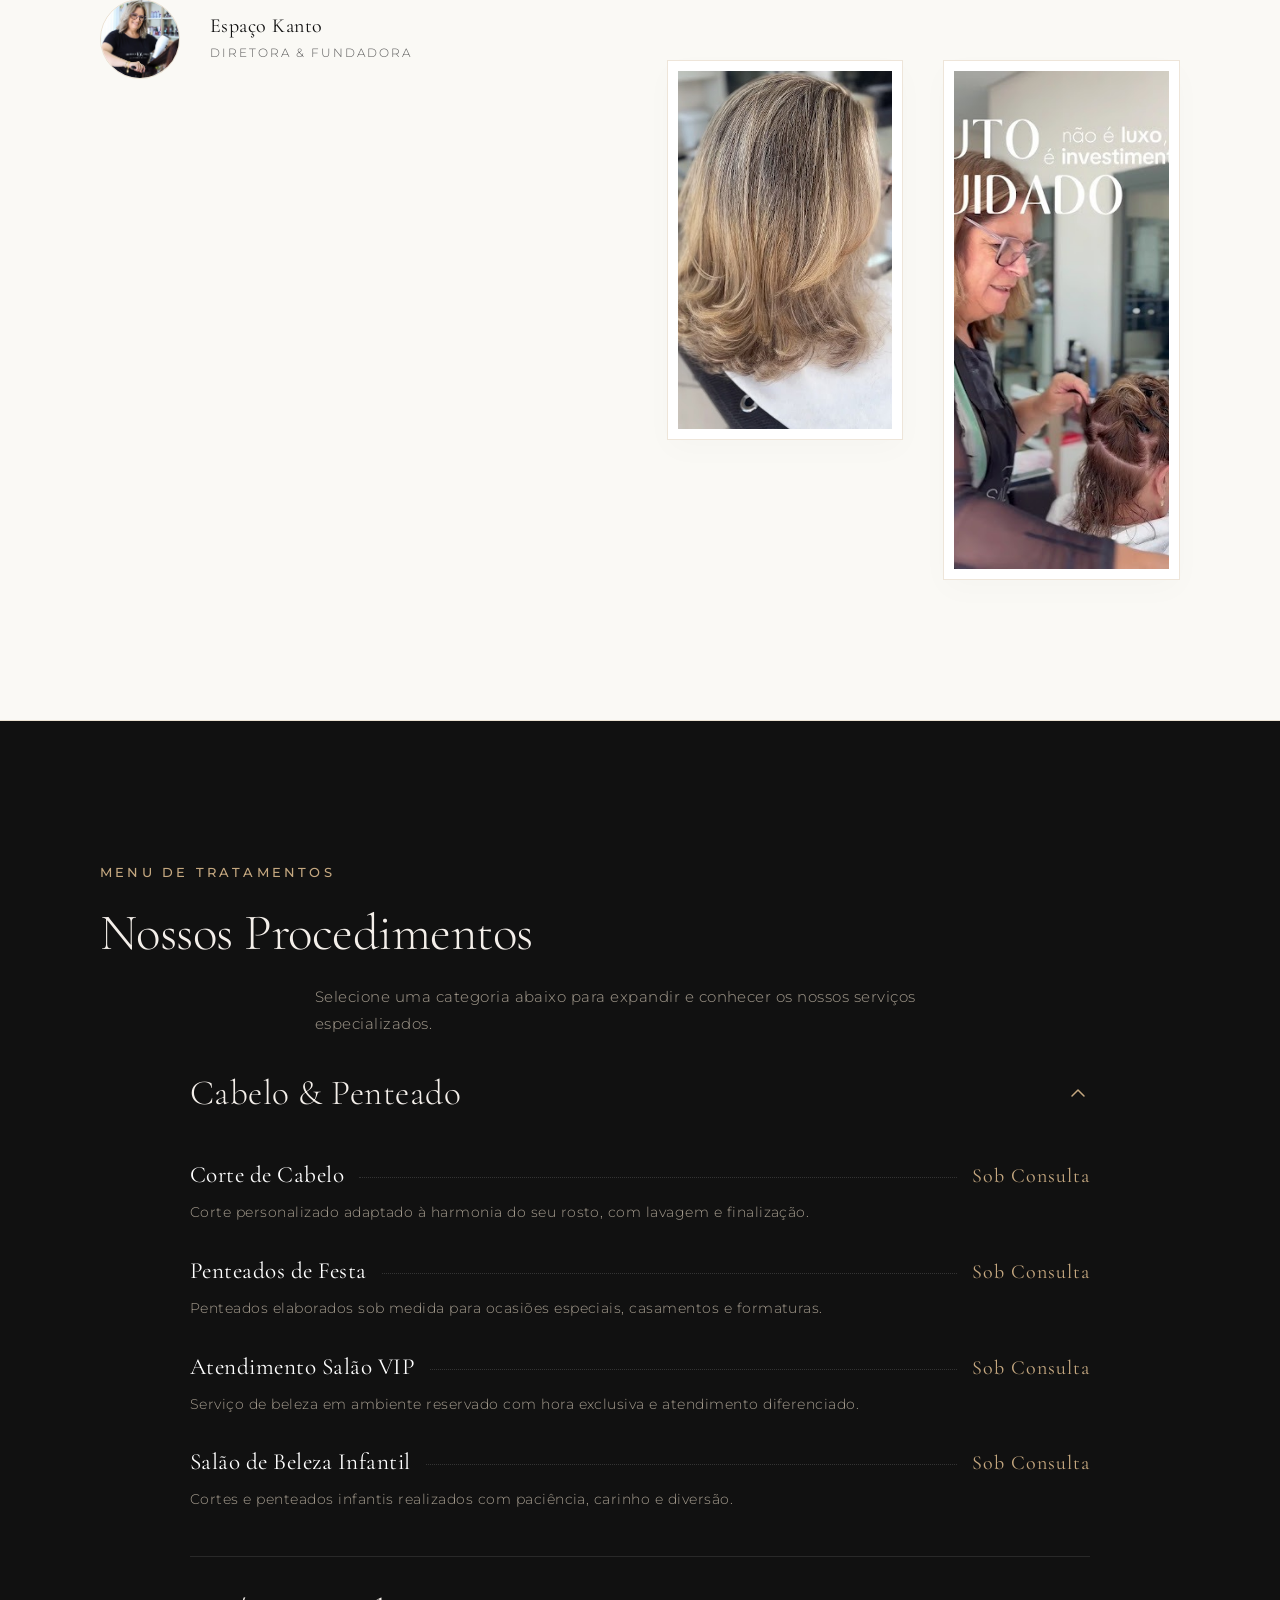
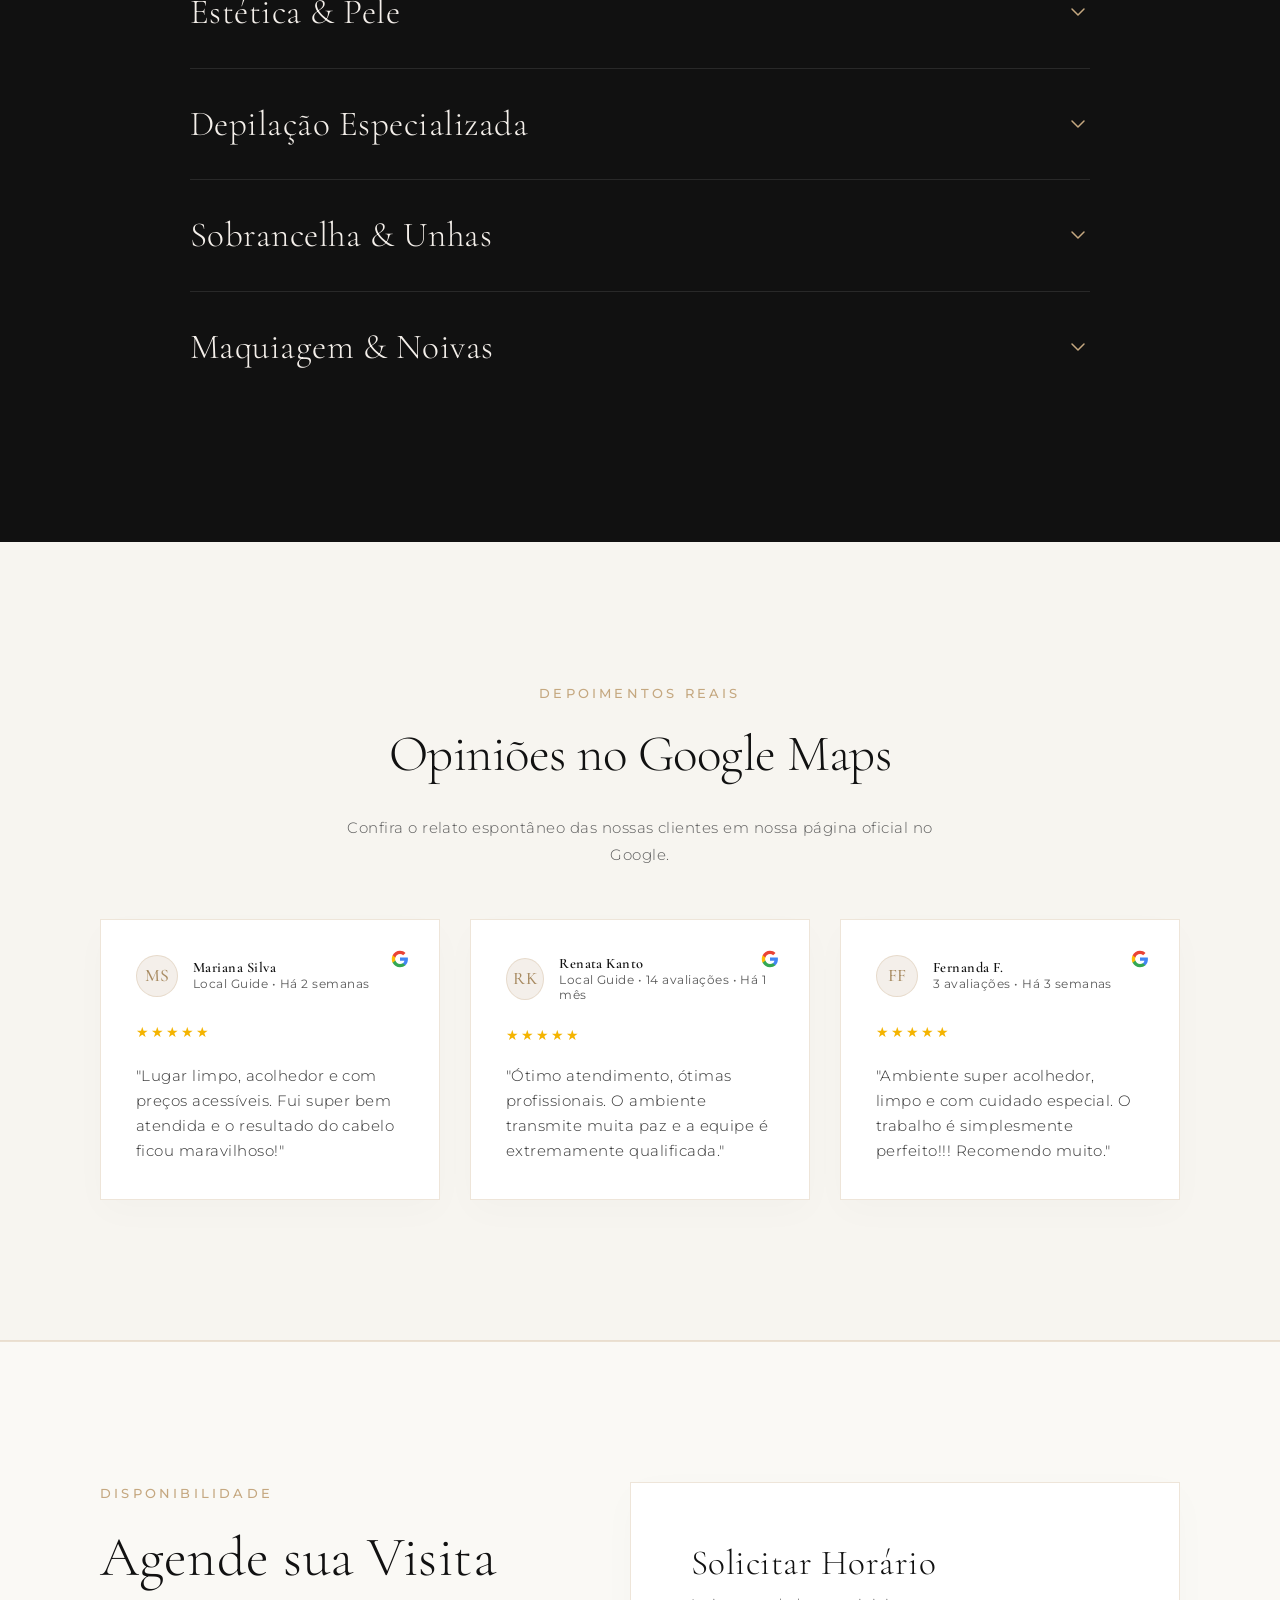
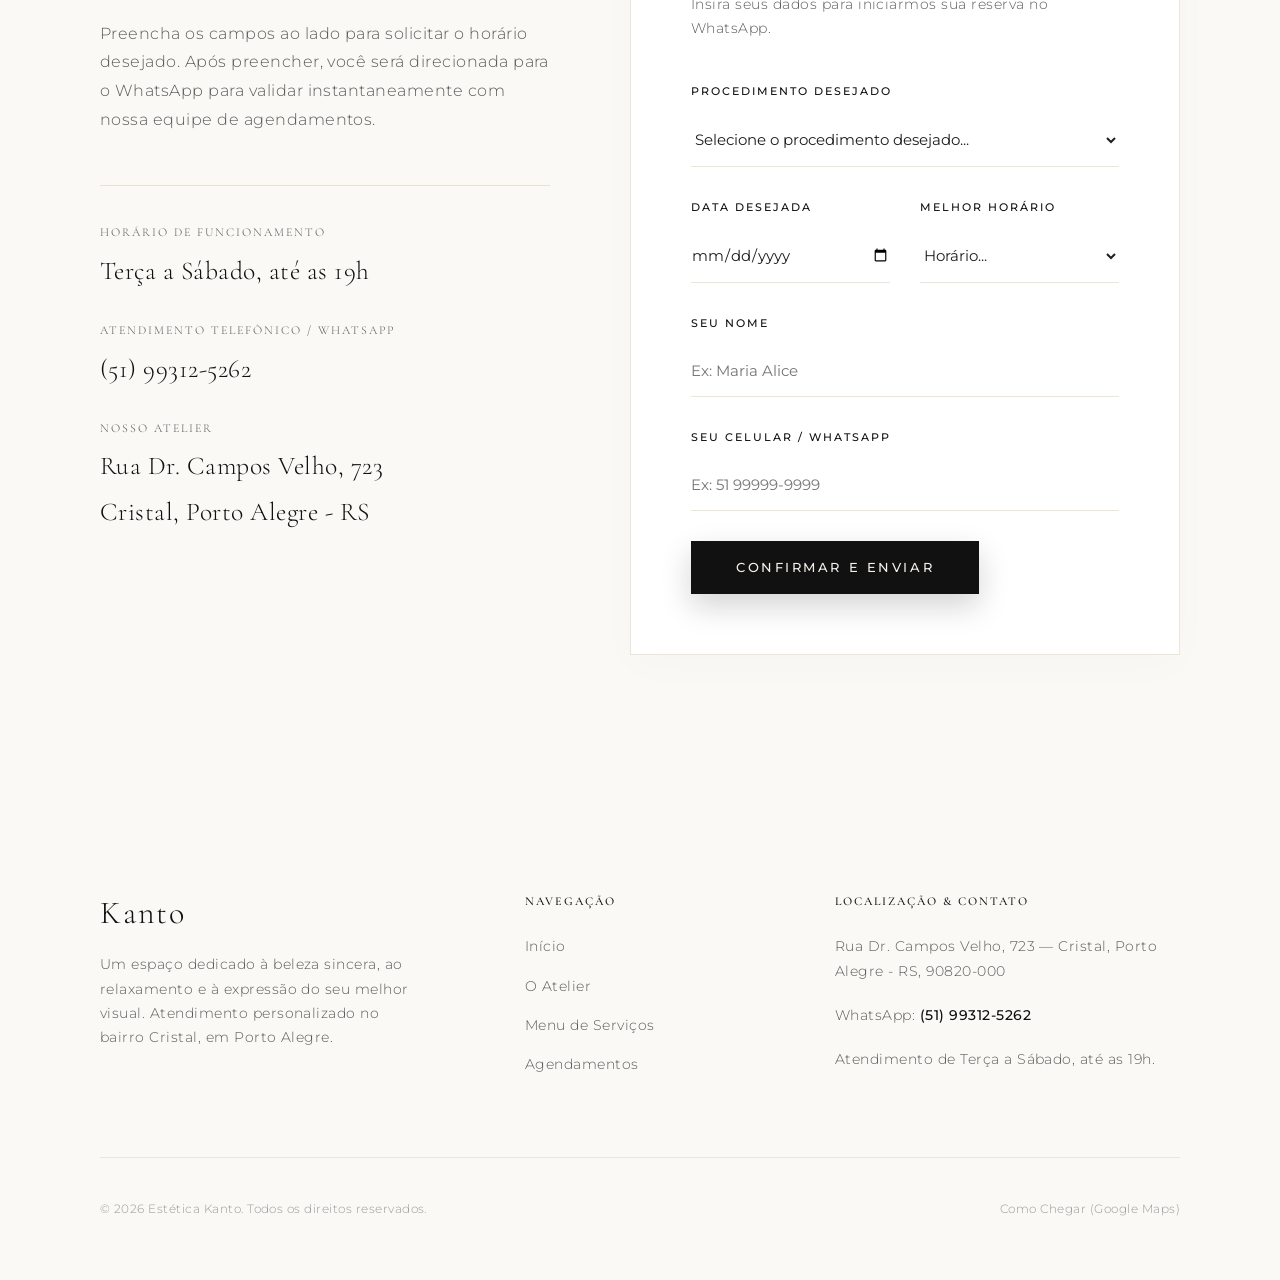
==== commit 62c5674c: "Update index.html" ====
--- a/index.html
+++ b/index.html
@@ -1,3 +1,4 @@
+
 <!DOCTYPE html>
 <html lang="pt-BR">
 <head>
--- a/style.css
+++ b/style.css
@@ -88,11 +88,11 @@
 .container {
     max-width: 1140px;
     margin: 0 auto;
-    padding: 0 30px;
+    padding: 0 clamp(20px, 5vw, 30px);
 }
 
 .section {
-    padding: 140px 0;
+    padding: clamp(70px, 12vw, 140px) 0;
     position: relative;
     border-bottom: 1px solid var(--border-color);
 }
@@ -123,17 +123,25 @@
 }
 
 .title-large {
-    font-size: 4.8rem;
+    font-size: clamp(2.4rem, 6vw, 4.8rem);
     font-weight: 300;
     letter-spacing: -0.03em;
     line-height: 1.1;
 }
 
 .title-medium {
-    font-size: 3.2rem;
+    font-size: clamp(2rem, 4.5vw, 3.2rem);
     font-weight: 300;
     margin-bottom: 30px;
     letter-spacing: -0.01em;
+    line-height: 1.15;
+}
+
+.hero-title {
+    font-size: clamp(2.3rem, 4.2vw + 1rem, 4.8rem);
+    font-weight: 300;
+    letter-spacing: -0.02em;
+    line-height: 1.12;
 }
 
 .paragraph {
@@ -150,6 +158,7 @@
 .btn-editorial {
     display: inline-flex;
     align-items: center;
+    justify-content: center;
     padding: 18px 44px;
     font-size: 0.8rem;
     text-transform: uppercase;
@@ -159,17 +168,20 @@
     cursor: pointer;
     transition: var(--transition);
     position: relative;
+    white-space: nowrap;
 }
 
 .btn-editorial.btn-primary {
     background-color: var(--black);
     color: var(--text-light);
+    box-shadow: 0 12px 30px rgba(17, 17, 17, 0.18);
 }
 .btn-editorial.btn-primary:hover {
     background-color: transparent;
     color: var(--black);
     border-color: var(--black);
     transform: translateY(-2px);
+    box-shadow: 0 6px 16px rgba(17, 17, 17, 0.08);
 }
 
 .btn-editorial.btn-outline {
@@ -351,6 +363,7 @@
     position: relative;
     width: 100%;
     height: 100%;
+    overflow: hidden;
 }
 
 .hero-image-wrapper img {
@@ -366,6 +379,13 @@
 .hero-image-wrapper:hover img {
     transform: scale(1.05);
 }
+.hero-image-wrapper::after {
+    content: '';
+    position: absolute;
+    inset: 0;
+    background: linear-gradient(90deg, rgba(17,17,17,0.14) 0%, rgba(17,17,17,0) 18%);
+    pointer-events: none;
+}
 
 /* Dark Services Section & Accordion Styles */
 .editorial-menu {
@@ -892,18 +912,28 @@
     }
     .hero-grid {
         grid-template-columns: 1fr;
-        gap: 60px;
+        gap: 0;
         text-align: center;
     }
     .hero-content {
-        padding: 80px 6% 40px 6%;
+        padding: 70px 6% 50px 6%;
+        max-width: 100%;
+        align-items: center;
+    }
+    .hero-divider {
+        margin: 30px auto;
     }
     .hero-image-wrapper {
-        height: 500px;
+        height: 60vh;
+        min-height: 340px;
+        order: -1;
     }
     .hero-image-wrapper img {
-        position: relative;
+        position: absolute;
         height: 100%;
+    }
+    .hero-image-wrapper::after {
+        background: linear-gradient(180deg, rgba(17,17,17,0.12) 0%, rgba(17,17,17,0) 22%);
     }
     .menu-category-block {
         grid-template-columns: 1fr;
@@ -925,6 +955,7 @@
     }
     .testimonials-grid {
         grid-template-columns: 1fr 1fr;
+        gap: 20px;
     }
     .footer-top-row {
         grid-template-columns: 1fr 1fr;
@@ -933,14 +964,20 @@
     .footer-brand {
         grid-column: span 2;
     }
+    .whatsapp-float {
+        bottom: 24px;
+        right: 24px;
+        width: 52px;
+        height: 52px;
+    }
 }
 
 @media (max-width: 768px) {
-    .title-large {
-        font-size: 3.2rem;
-    }
-    .title-medium {
-        font-size: 2.2rem;
+    body {
+        letter-spacing: 0.01em;
+    }
+    .logo-text {
+        font-size: 1.6rem;
     }
     .menu-toggle {
         display: flex;
@@ -970,10 +1007,44 @@
         gap: 30px;
         margin-bottom: 40px;
     }
+
+    /* Hero */
+    .hero-content {
+        padding: 60px 6% 45px 6%;
+    }
+    .hero-description {
+        font-size: 0.95rem;
+        margin-bottom: 35px;
+    }
+    .hero-actions {
+        flex-direction: column;
+        align-items: stretch;
+        width: 100%;
+        gap: 14px;
+    }
+    .hero-actions .btn-editorial {
+        width: 100%;
+        padding: 18px 20px;
+    }
+
+    /* Atelier / Gallery */
+    .atelier-narrative {
+        font-size: 1.05rem;
+        line-height: 1.8;
+    }
+    .atelier-founder-card {
+        justify-content: center;
+        text-align: left;
+    }
     .editorial-gallery {
         grid-template-columns: 1fr;
+        gap: 24px;
+    }
+    .gallery-card.size-tall {
+        height: 340px;
     }
     .gallery-card.size-short {
+        height: 300px;
         margin-top: 0;
     }
     .gallery-card.size-short img {
@@ -982,18 +1053,142 @@
     .gallery-card.offset-down {
         margin-top: 0;
     }
+
+    /* Services accordion */
+    .accordion-header {
+        padding: 24px 0;
+    }
+    .accordion-title {
+        font-size: 1.5rem;
+    }
+    .menu-item-header {
+        flex-wrap: wrap;
+        row-gap: 6px;
+    }
+    .menu-item-name {
+        font-size: 1.15rem;
+    }
+    .menu-item-dots {
+        display: none;
+    }
+    .menu-item-price {
+        font-size: 1rem;
+        margin-left: auto;
+    }
+    .menu-item-desc {
+        max-width: 100%;
+    }
+    .accordion-inner-list {
+        gap: 22px;
+        padding: 6px 0 32px 0;
+    }
+
+    /* Testimonials */
     .testimonials-grid {
         grid-template-columns: 1fr;
+        gap: 18px;
+    }
+    .testimonial-card {
+        padding: 28px;
+    }
+    .google-icon-badge {
+        top: 24px;
+        right: 24px;
+    }
+
+    /* Booking */
+    .booking-details-pane h2 {
+        font-size: 2.4rem;
+    }
+    .booking-info-row {
+        gap: 24px;
+        padding-top: 30px;
+    }
+    .booking-form-pane {
+        padding: 32px 24px;
+    }
+    .date-time-row {
+        grid-template-columns: 1fr 1fr;
+        gap: 16px;
+    }
+    .input-field-group {
+        margin-bottom: 24px;
+    }
+
+    /* Footer */
+    .footer-editorial {
+        padding: 70px 0 40px 0;
     }
     .footer-top-row {
         grid-template-columns: 1fr;
+        gap: 40px;
+        margin-bottom: 50px;
     }
     .footer-brand {
         grid-column: span 1;
     }
+    .footer-brand p {
+        max-width: 100%;
+    }
     .footer-bottom-row {
         flex-direction: column;
-        gap: 20px;
+        gap: 16px;
         text-align: center;
     }
-}
+
+    /* Modal */
+    .success-modal-content {
+        padding: 30px 20px;
+    }
+    .success-modal-title {
+        font-size: 2.2rem;
+    }
+
+    /* Floating WhatsApp button */
+    .whatsapp-float {
+        bottom: 18px;
+        right: 18px;
+        width: 48px;
+        height: 48px;
+    }
+    .whatsapp-float svg {
+        width: 18px;
+        height: 18px;
+    }
+}
+
+@media (max-width: 420px) {
+    .container {
+        padding: 0 18px;
+    }
+    .hero-content {
+        padding: 50px 5% 40px 5%;
+    }
+    .hero-image-wrapper {
+        height: 46vh;
+        min-height: 280px;
+    }
+    .hero-actions .btn-editorial {
+        padding: 16px 18px;
+        font-size: 0.72rem;
+        letter-spacing: 0.15em;
+    }
+    .booking-form-pane {
+        padding: 26px 18px;
+    }
+    .date-time-row {
+        grid-template-columns: 1fr;
+    }
+    .accordion-title {
+        font-size: 1.3rem;
+    }
+    .testimonial-card {
+        padding: 22px;
+    }
+    .success-modal-title {
+        font-size: 1.9rem;
+    }
+    .success-modal-icon {
+        font-size: 2.4rem;
+    }
+}
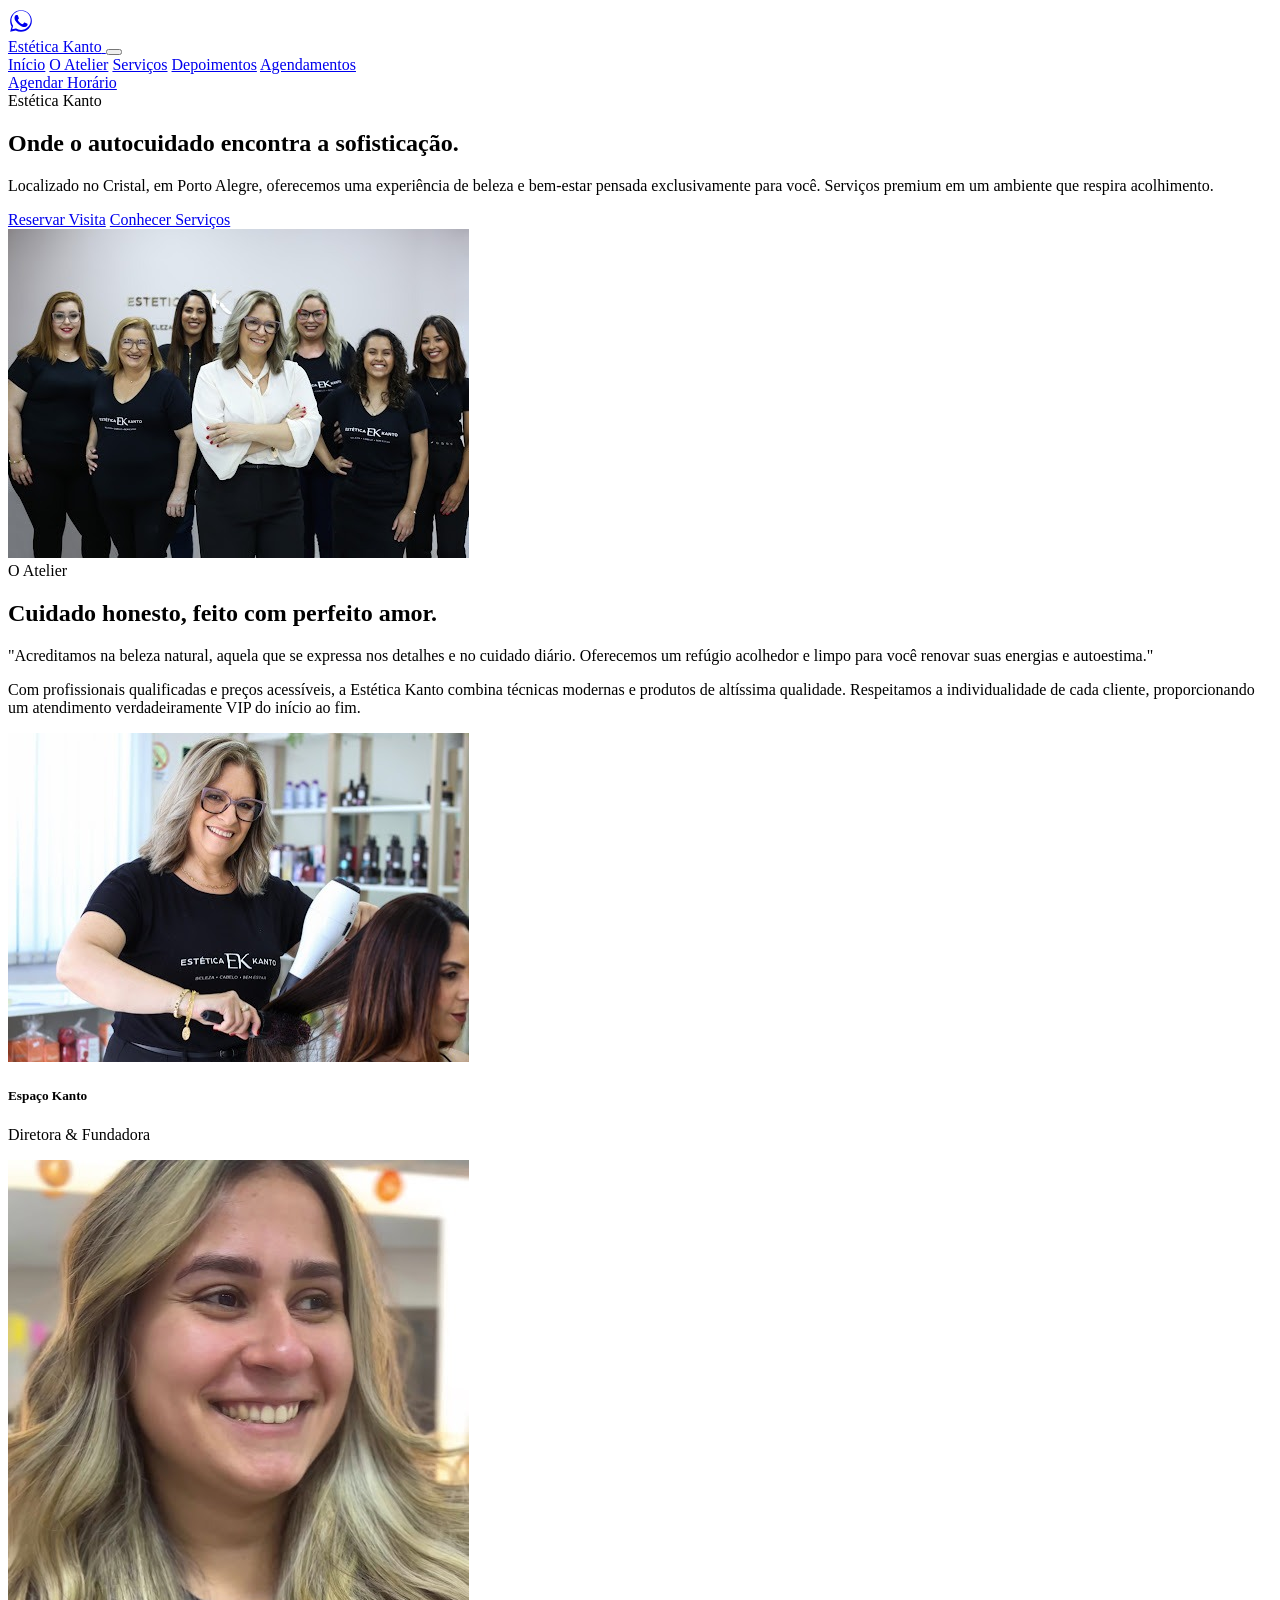
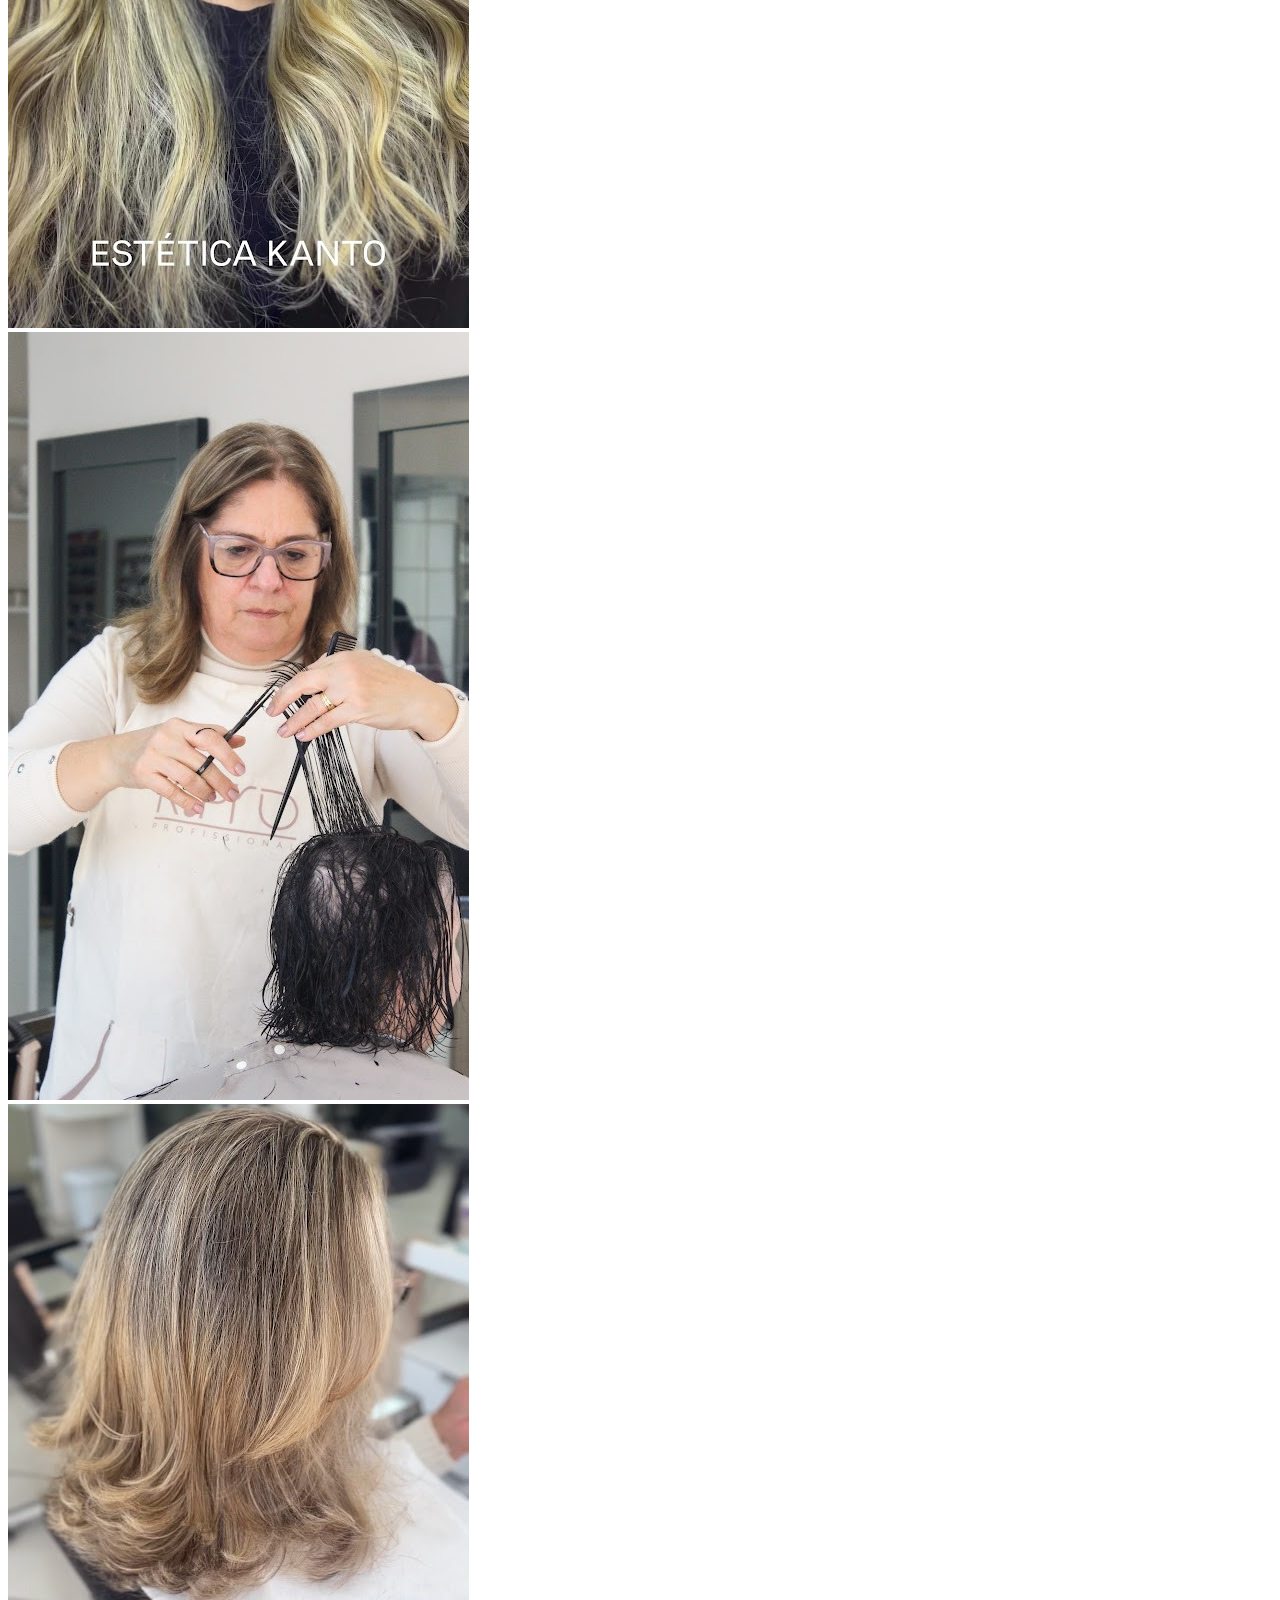
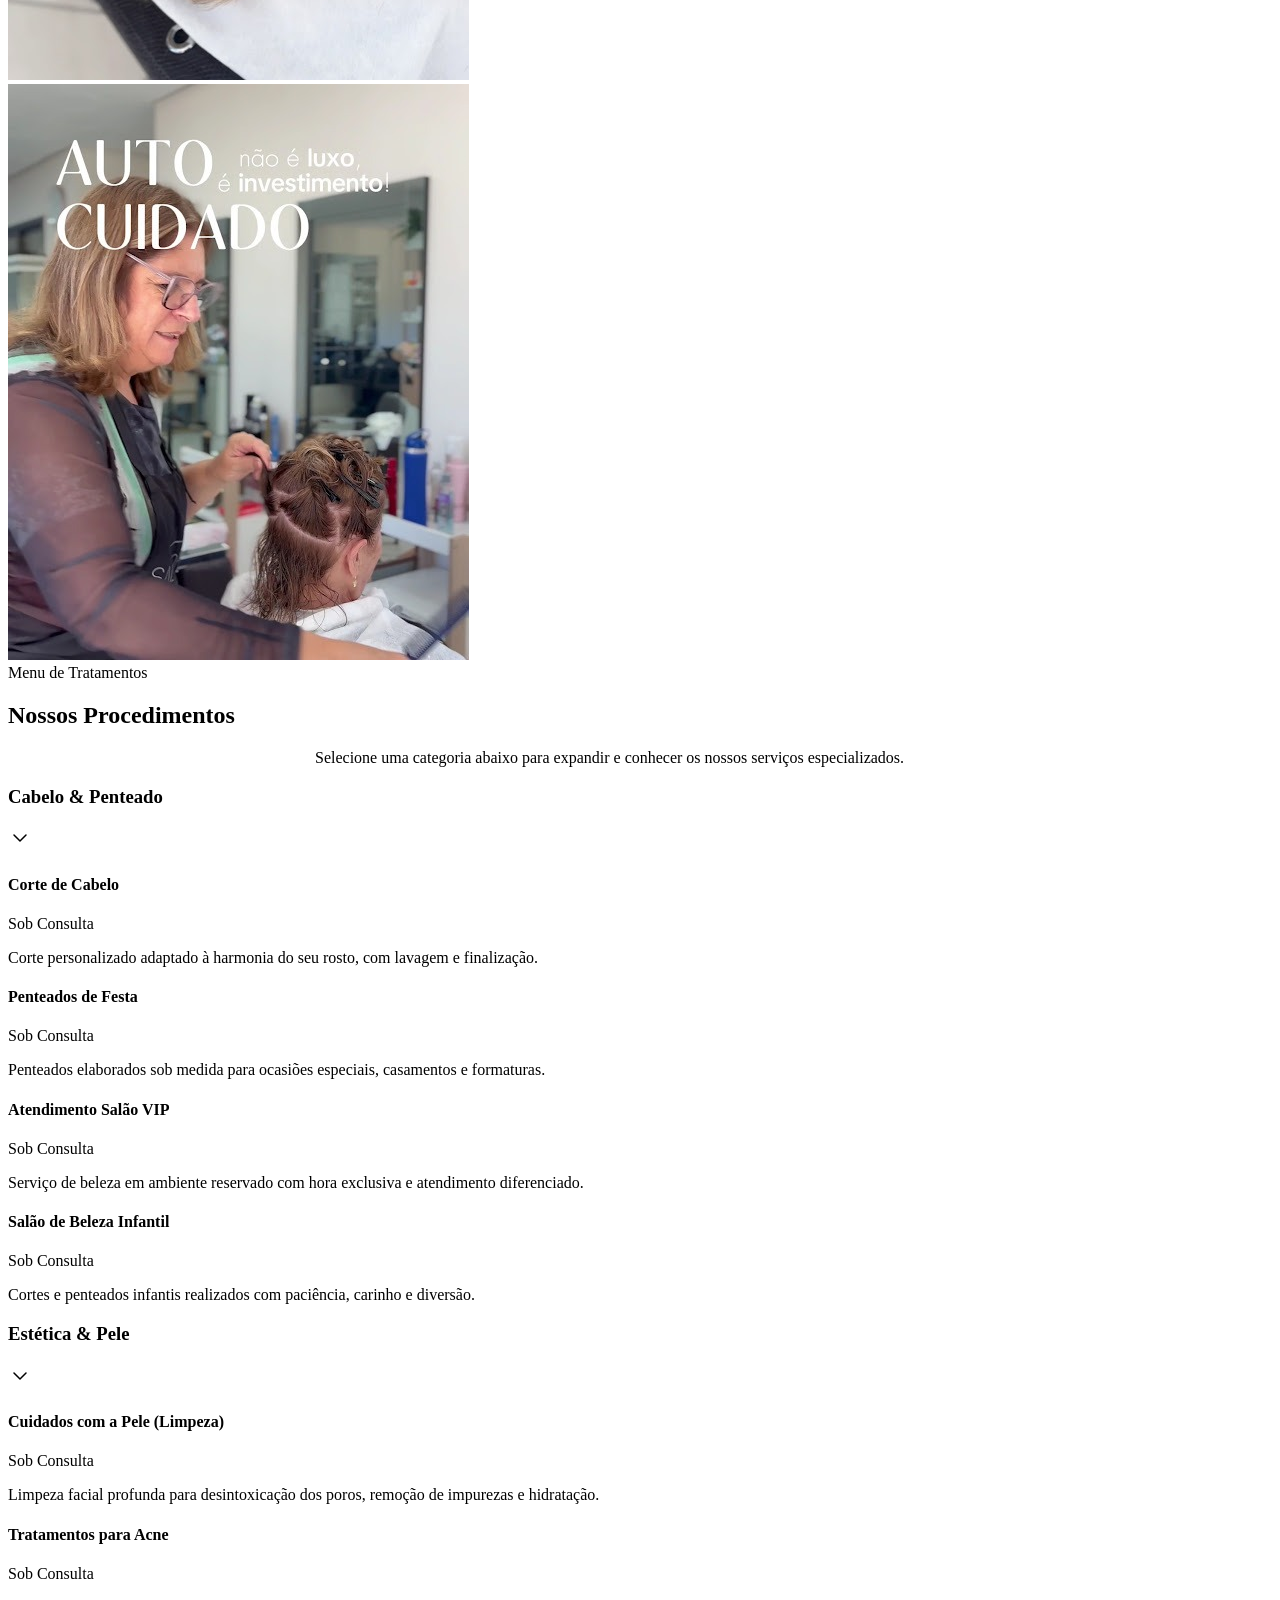
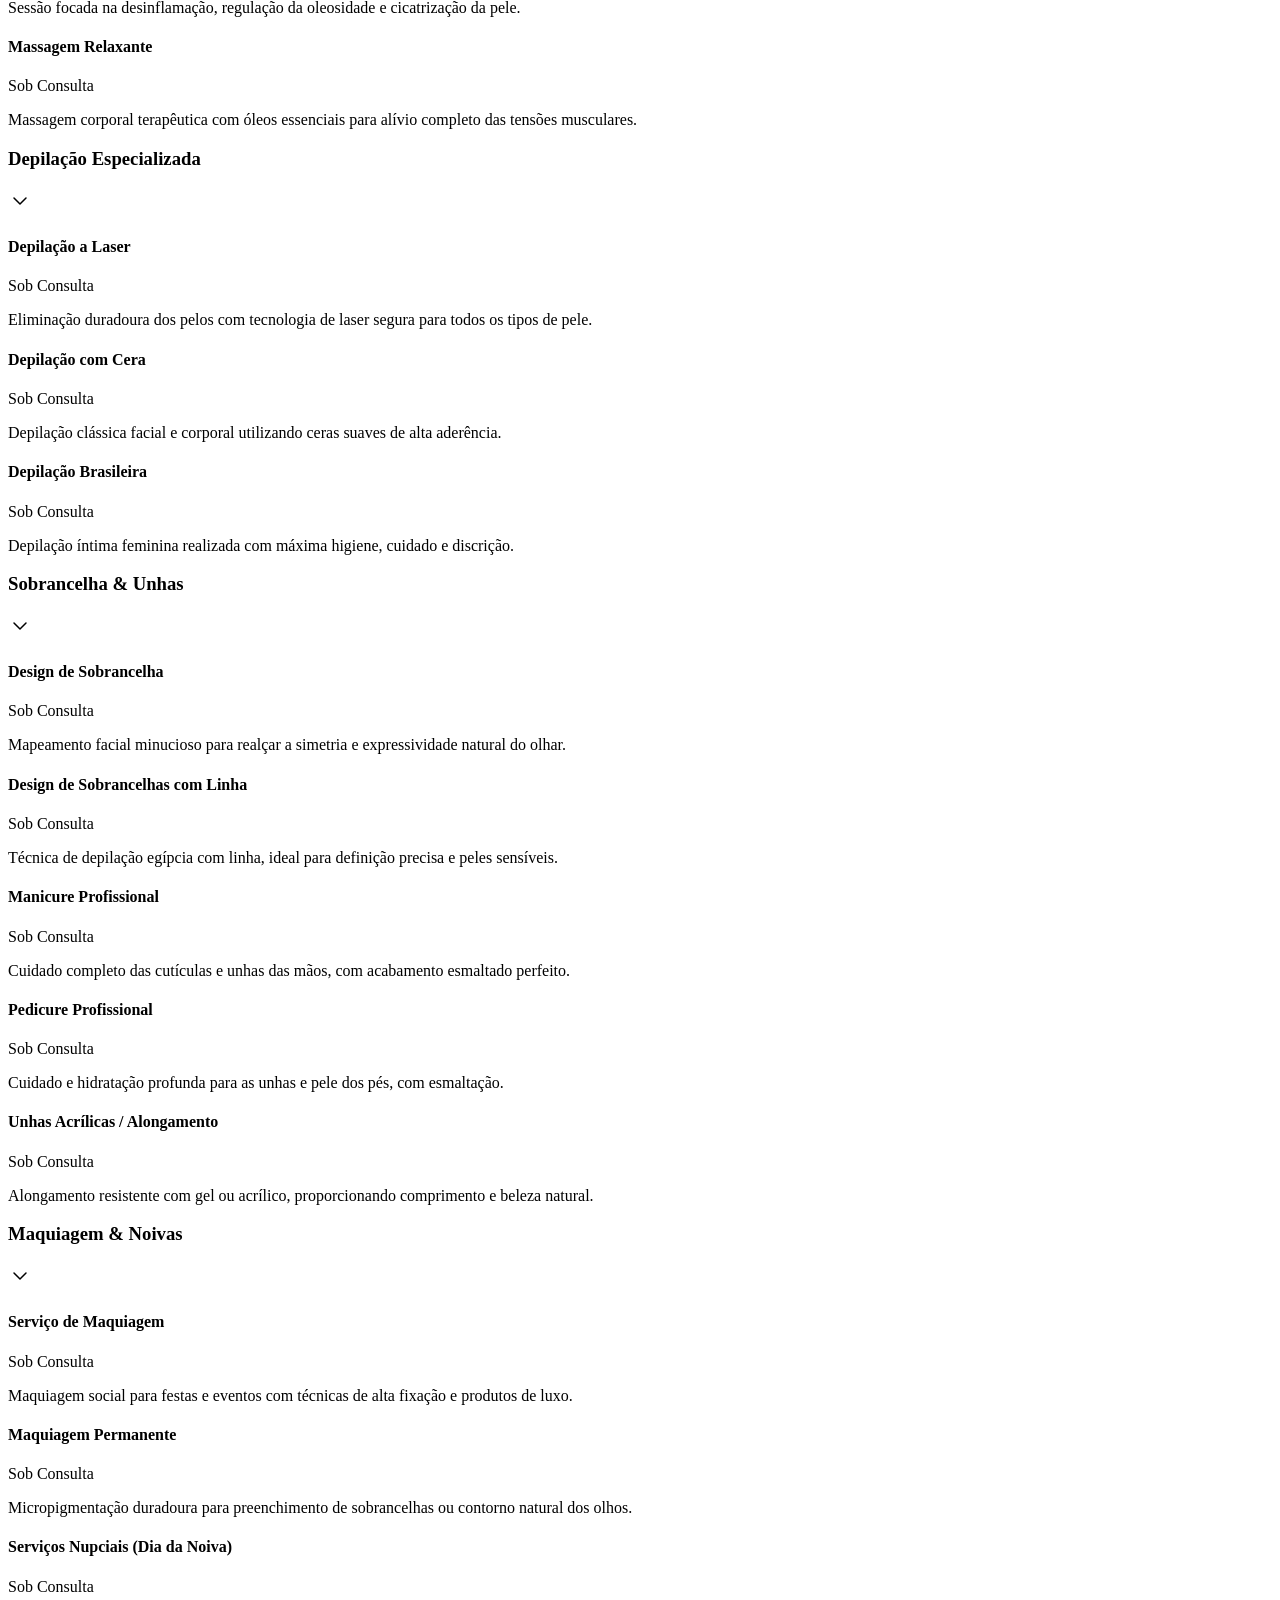
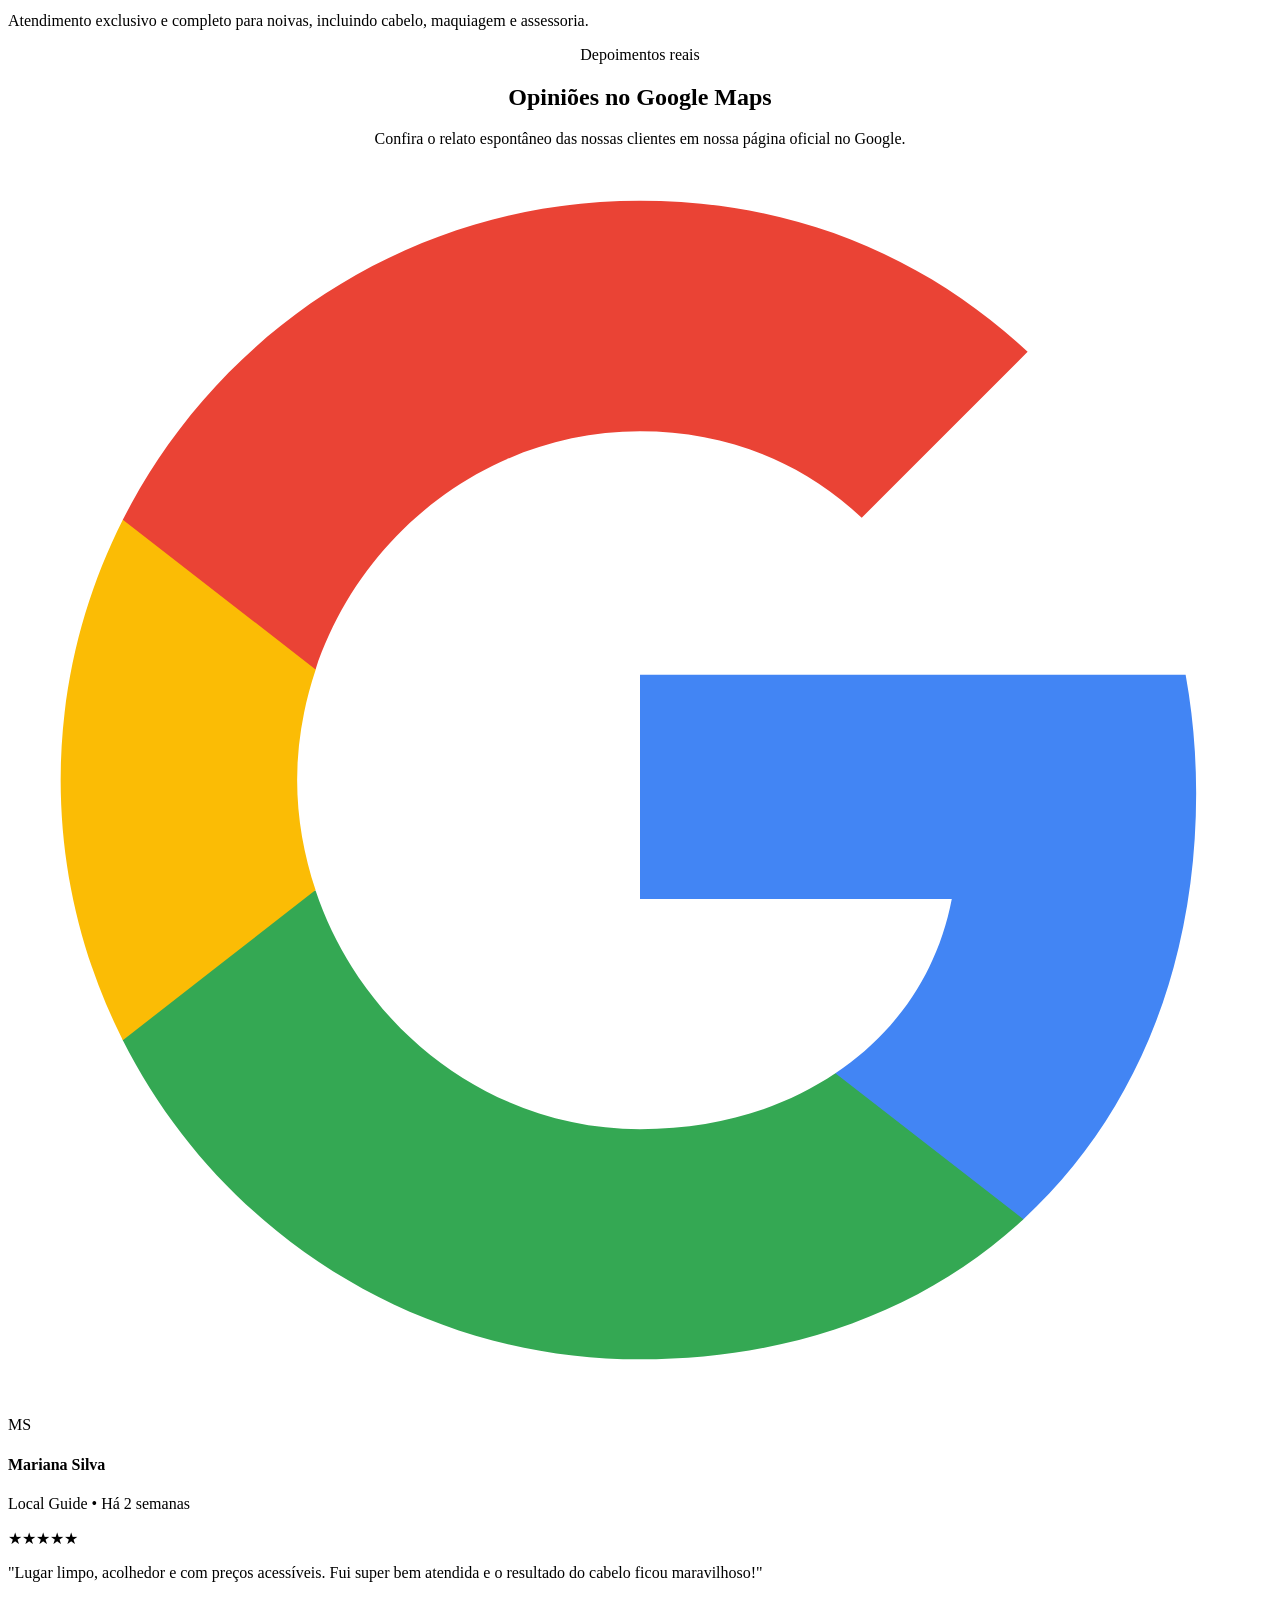
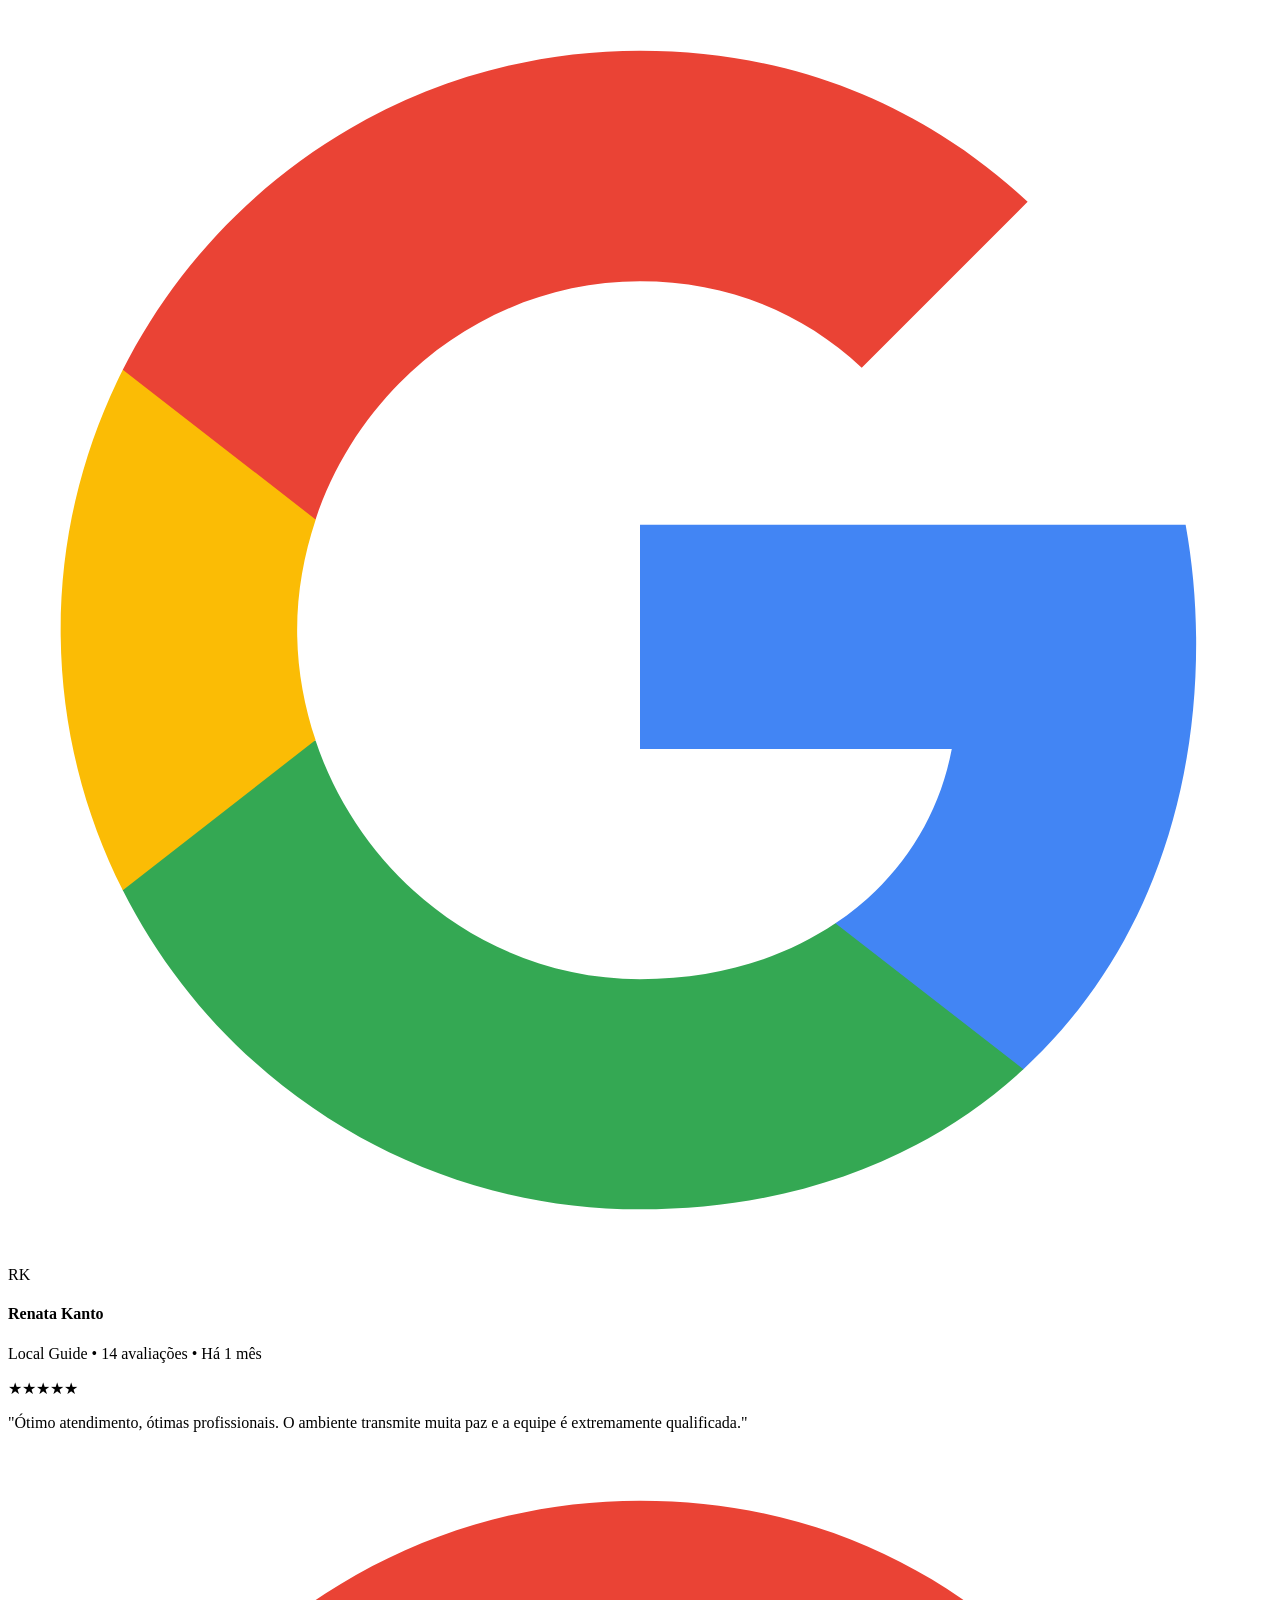
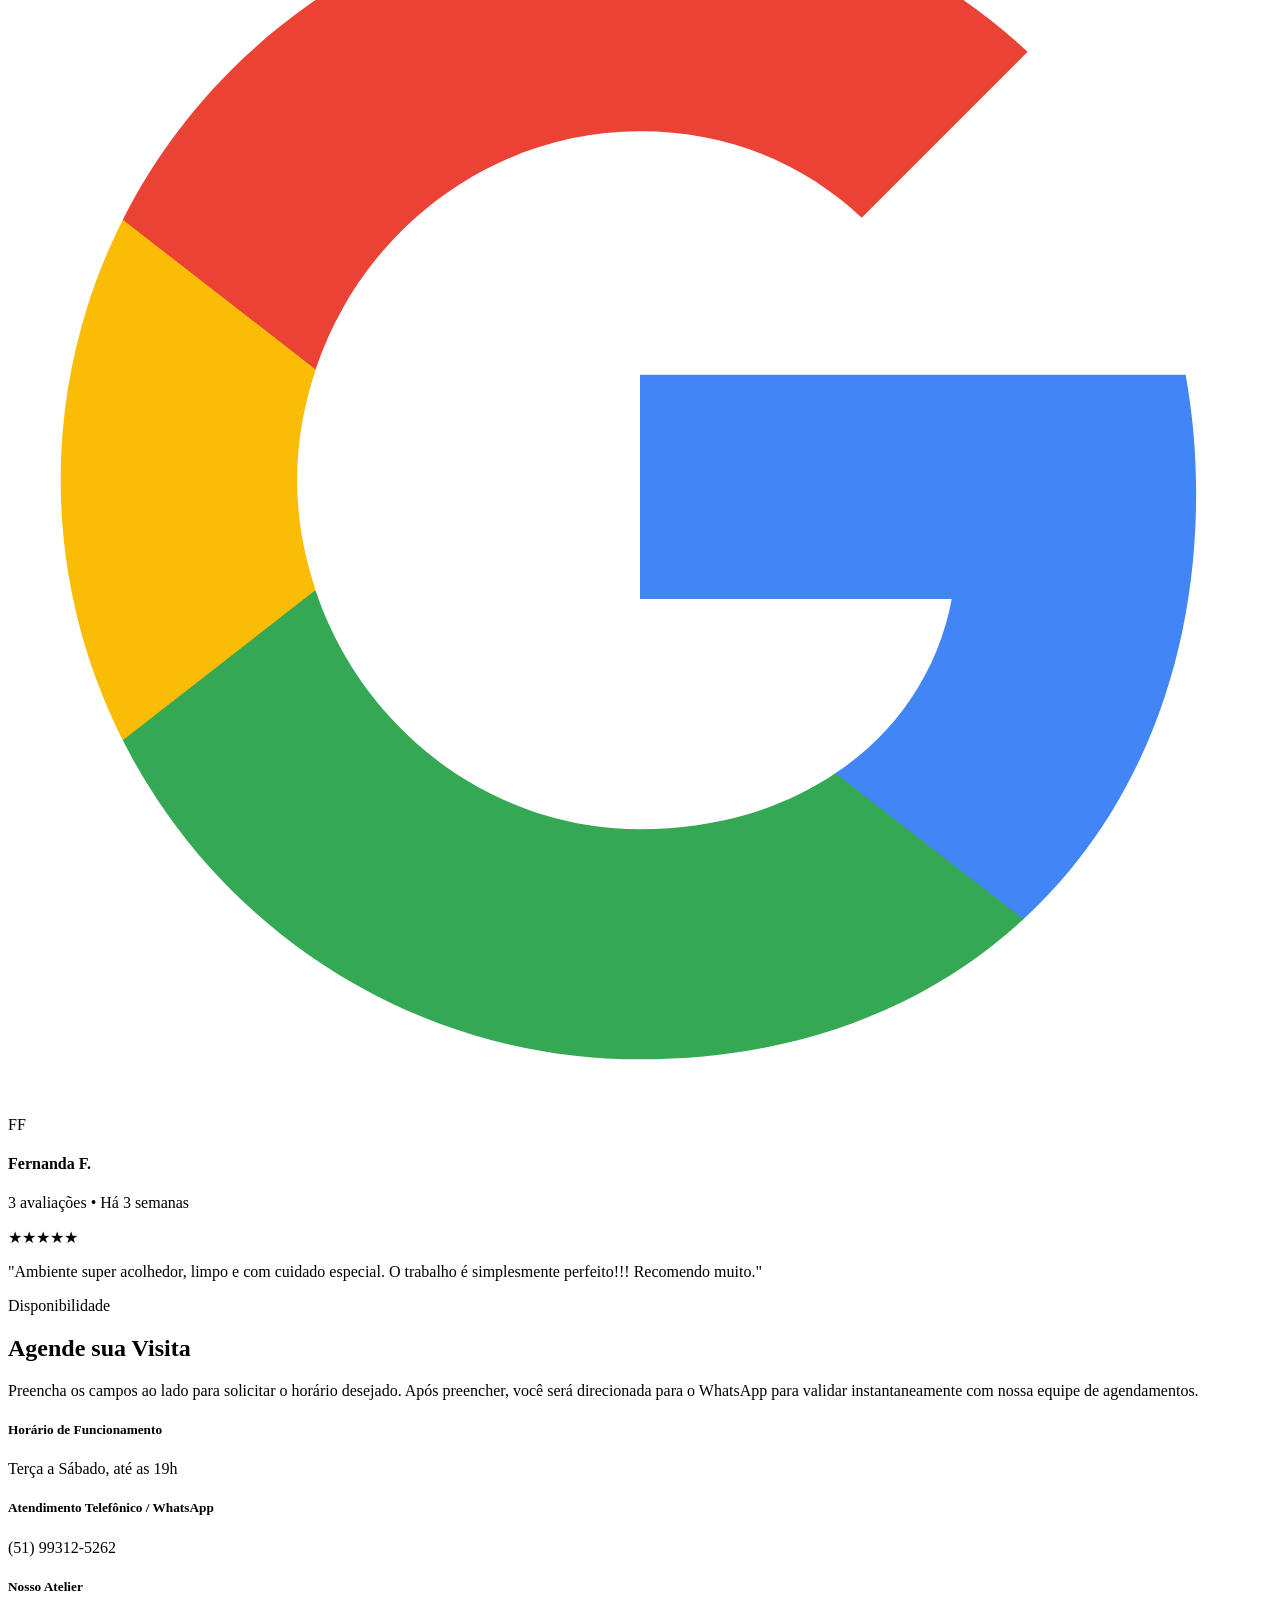
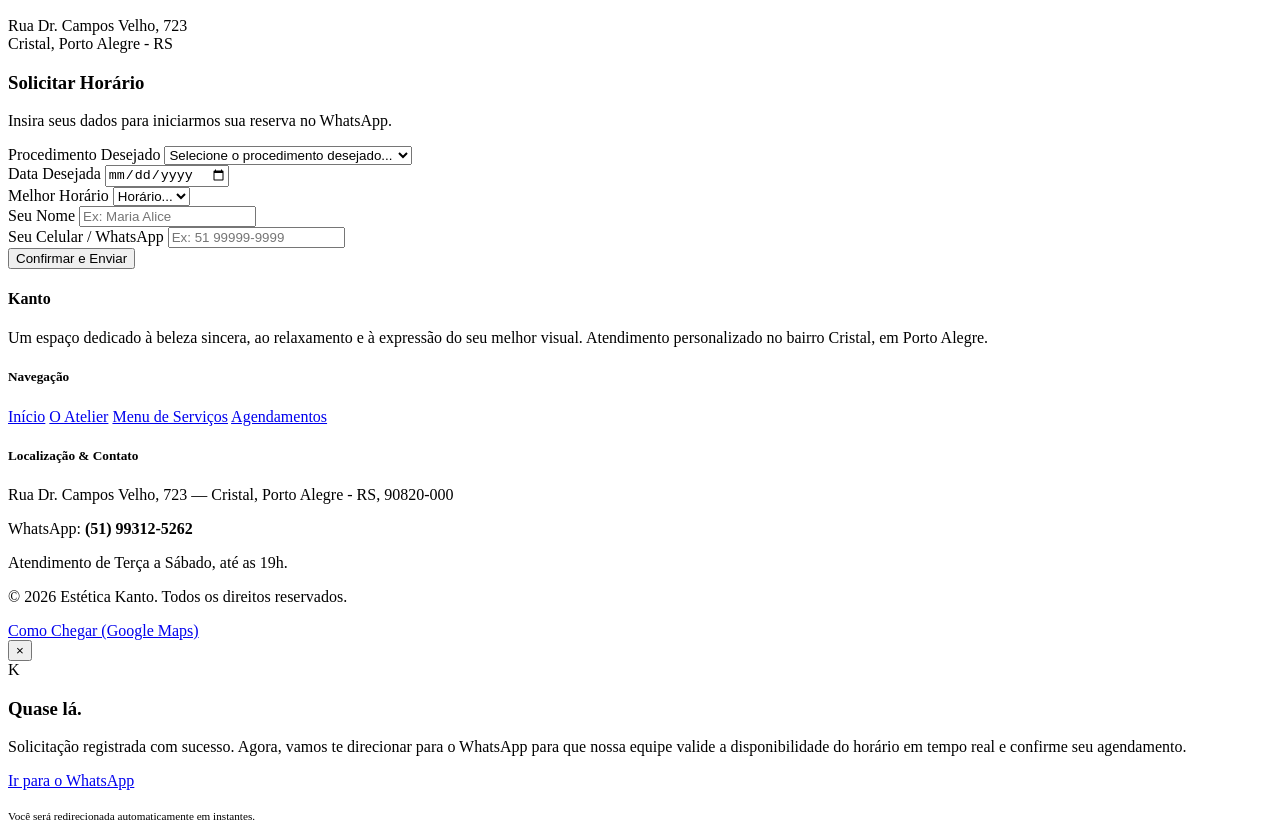
==== commit 5baba3ca: "Rename index (2).html to index.html" ====
--- a/index.html
+++ b/index.html
@@ -1,4 +1,3 @@
-
 <!DOCTYPE html>
 <html lang="pt-BR">
 <head>
@@ -14,7 +13,10 @@
 
     <!-- Floating WhatsApp Button -->
     <a href="https://wa.me/5551993125262?text=Olá! Gostaria de agendar um horário na Estética Kanto." class="whatsapp-float" target="_blank" aria-label="Fale conosco no WhatsApp" id="whatsapp-floating-btn">
-        <svg width="20" height="20" viewBox="0 0 24 24" fill="currentColor"><path d="M12.031 6.172c-3.181 0-5.767 2.586-5.768 5.766-.001 1.298.424 2.5 1.134 3.473L6.3 19.782l4.492-1.18c.937.525 2.013.824 3.161.825 3.186 0 5.768-2.586 5.77-5.768.002-3.18-2.58-5.767-5.692-5.767zm3.87 8.35c-.218.614-1.077 1.127-1.488 1.187-.362.053-.836.082-1.346-.08-2.072-.663-3.486-2.868-3.59-3.003-.105-.136-.838-1.116-.838-2.128 0-1.012.522-1.512.71-1.71.186-.198.406-.247.54-.247.135 0 .27 0 .385.006.12.006.27-.044.424.327.157.38.54 1.317.587 1.41.048.094.077.202.014.32-.06.12-.095.19-.19.3-.095.11-.197.24-.282.33-.096.106-.197.22-.083.416.115.197.51.84.1.092.77 1.374.966 1.8 1.15.228.183.084.288.196.288.113 0 .428-.5.542-.743.113-.243.226-.2.38-.14.156.06.985.465 1.154.55.168.084.28.125.322.197.042.072.042.417-.176 1.03zM12 2C6.477 2 2 6.477 2 12c0 2.01.593 3.88 1.61 5.45L2 22l4.72-1.54C8.24 21.43 10.05 22 12 22c5.523 0 10-4.477 10-10S17.523 2 12 2zm0 18c-1.63 0-3.15-.47-4.44-1.28L4.6 19.7l.95-3.02C4.7 15.35 4 13.76 4 12c0-4.41 3.59-8 8-8s8 3.59 8 8-3.59 8-8 8z"/></svg>
+        <svg width="26" height="26" viewBox="0 0 24 24" fill="currentColor" aria-hidden="true">
+            <path d="M17.472 14.382c-.297-.149-1.758-.867-2.03-.967-.273-.099-.472-.148-.67.15-.197.297-.767.966-.94 1.164-.173.199-.347.223-.644.075-.297-.15-1.255-.463-2.39-1.475-.883-.788-1.48-1.761-1.653-2.059-.173-.297-.018-.458.13-.606.134-.133.298-.347.446-.52.149-.174.198-.298.298-.497.099-.198.05-.371-.025-.52-.075-.149-.669-1.612-.916-2.207-.242-.579-.487-.494-.669-.503-.173-.008-.371-.01-.57-.01-.198 0-.52.074-.792.372-.272.297-1.04 1.016-1.04 2.479 0 1.462 1.065 2.875 1.213 3.074.149.198 2.096 3.2 5.077 4.487.709.306 1.262.489 1.694.625.712.227 1.36.195 1.871.118.571-.085 1.758-.719 2.006-1.413.248-.694.248-1.289.173-1.413-.074-.124-.272-.198-.57-.347z"/>
+            <path d="M12.004 2C6.49 2 2.007 6.483 2.007 11.997c0 1.762.462 3.484 1.343 4.997L2 22l5.135-1.328c1.452.795 3.084 1.215 4.868 1.215h.001c5.514 0 9.997-4.483 9.997-9.997 0-2.67-1.04-5.181-2.929-7.07C17.187 3.04 14.675 2 12.004 2zm0 18.263h-.001c-1.6 0-3.15-.43-4.5-1.245l-.323-.192-3.34.864.891-3.257-.211-.335c-.892-1.423-1.363-3.062-1.363-4.741 0-4.918 4.003-8.921 8.923-8.921 2.383 0 4.622.928 6.31 2.617 1.686 1.688 2.613 3.926 2.612 6.309-.002 4.919-4.004 8.921-8.998 8.921z"/>
+        </svg>
     </a>
 
     <!-- Mobile Navigation Backdrop Overlay -->
